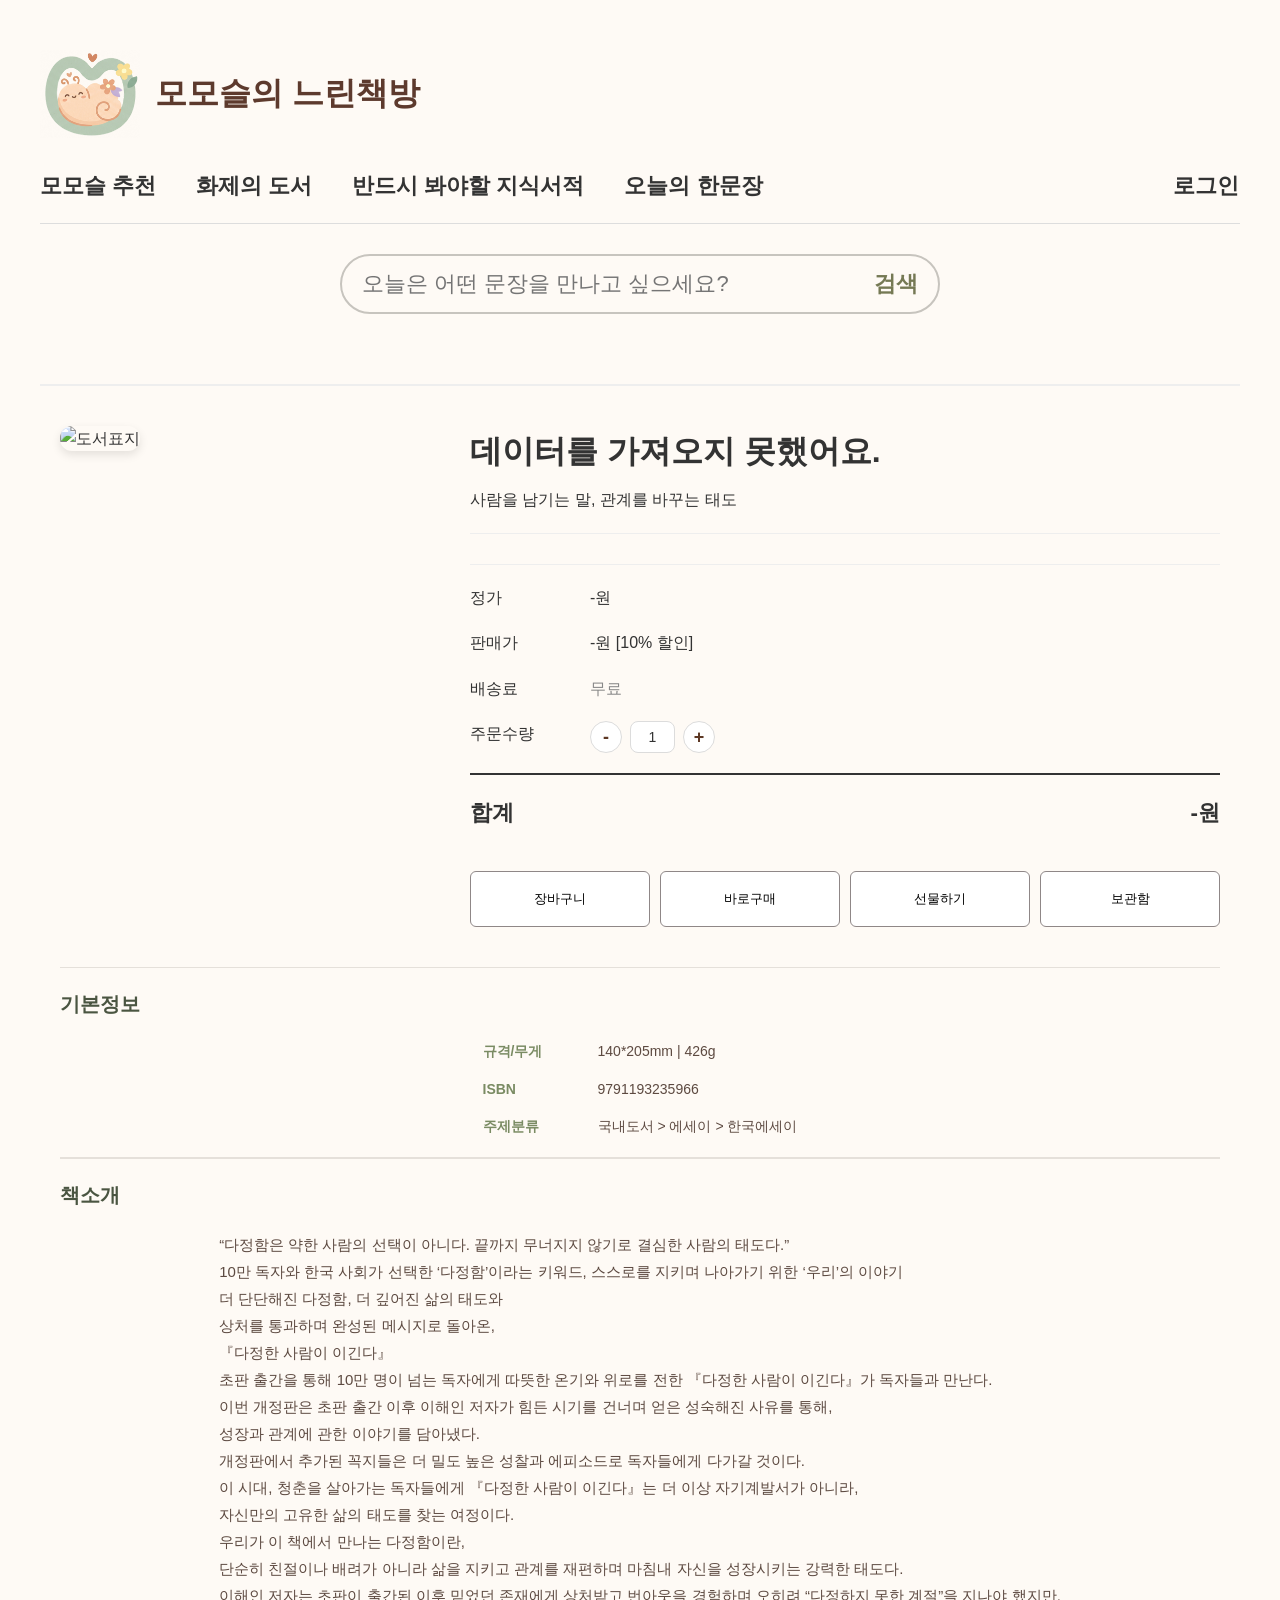
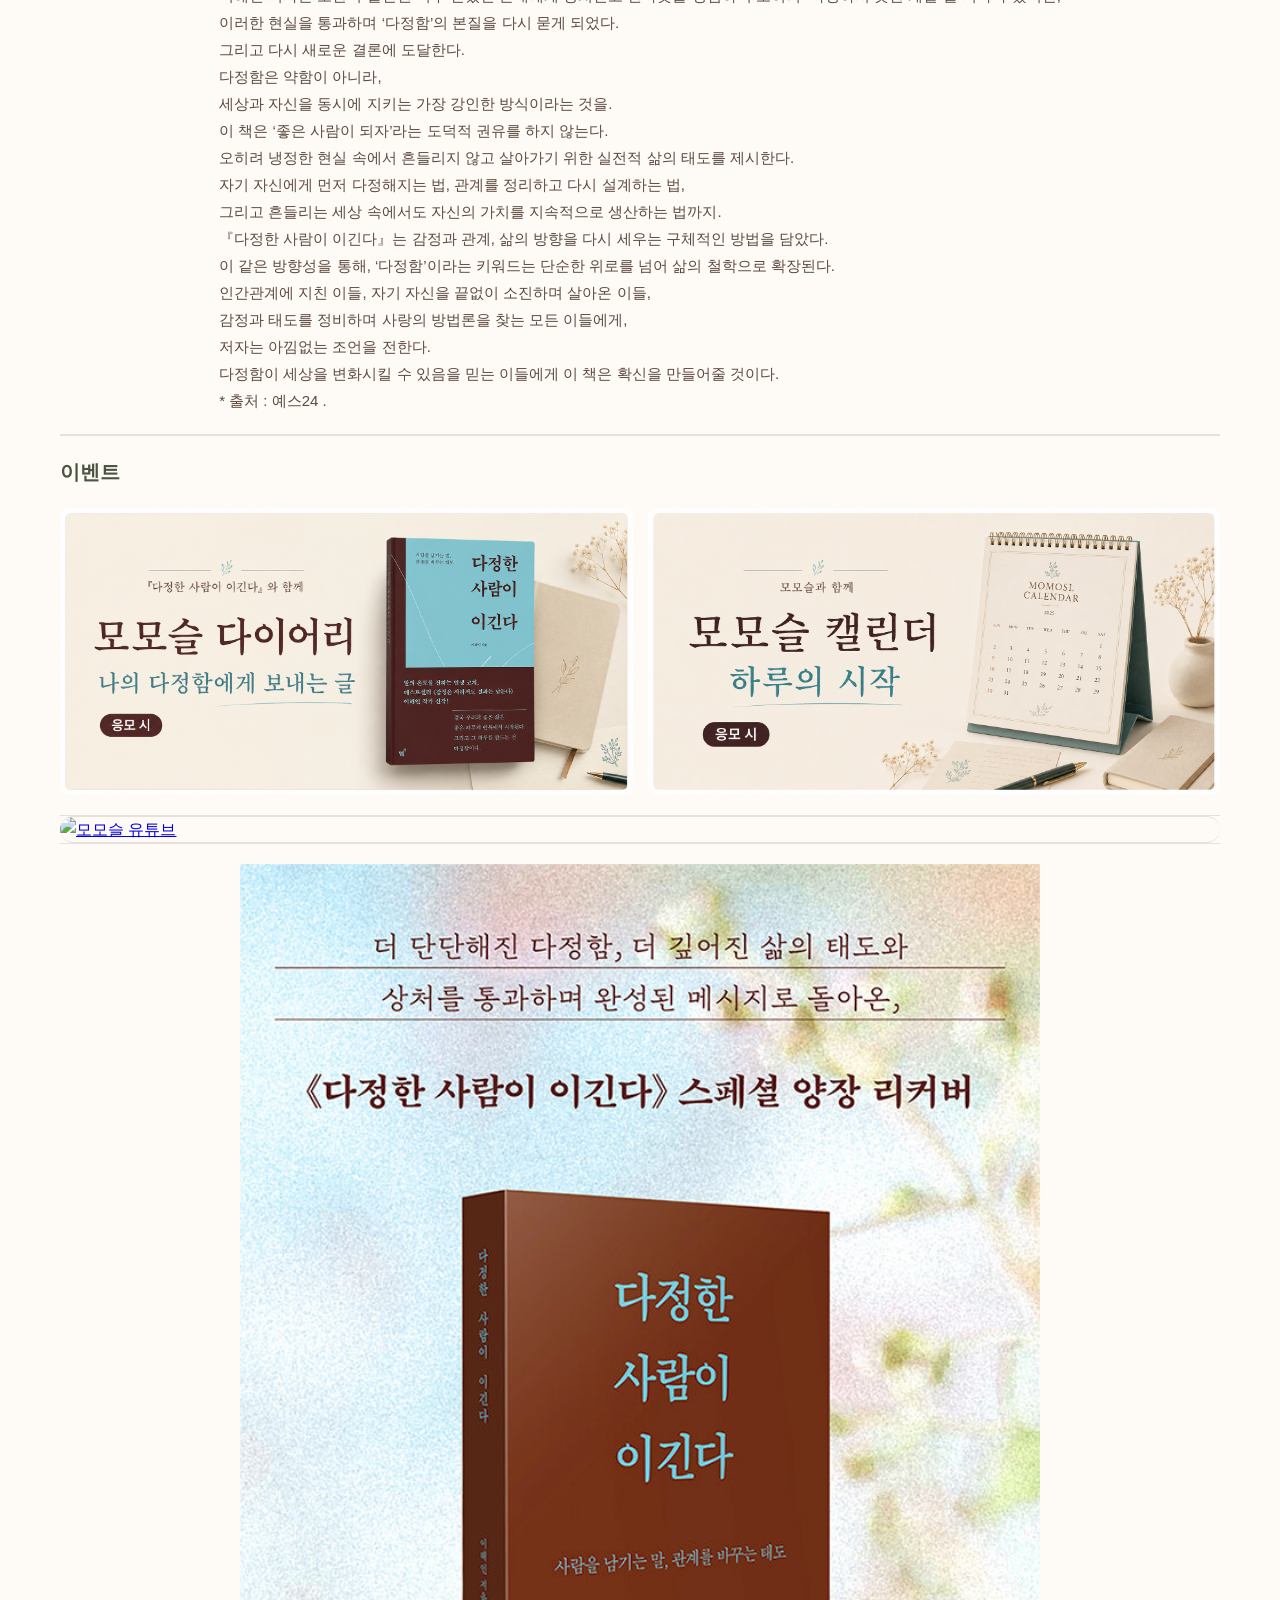
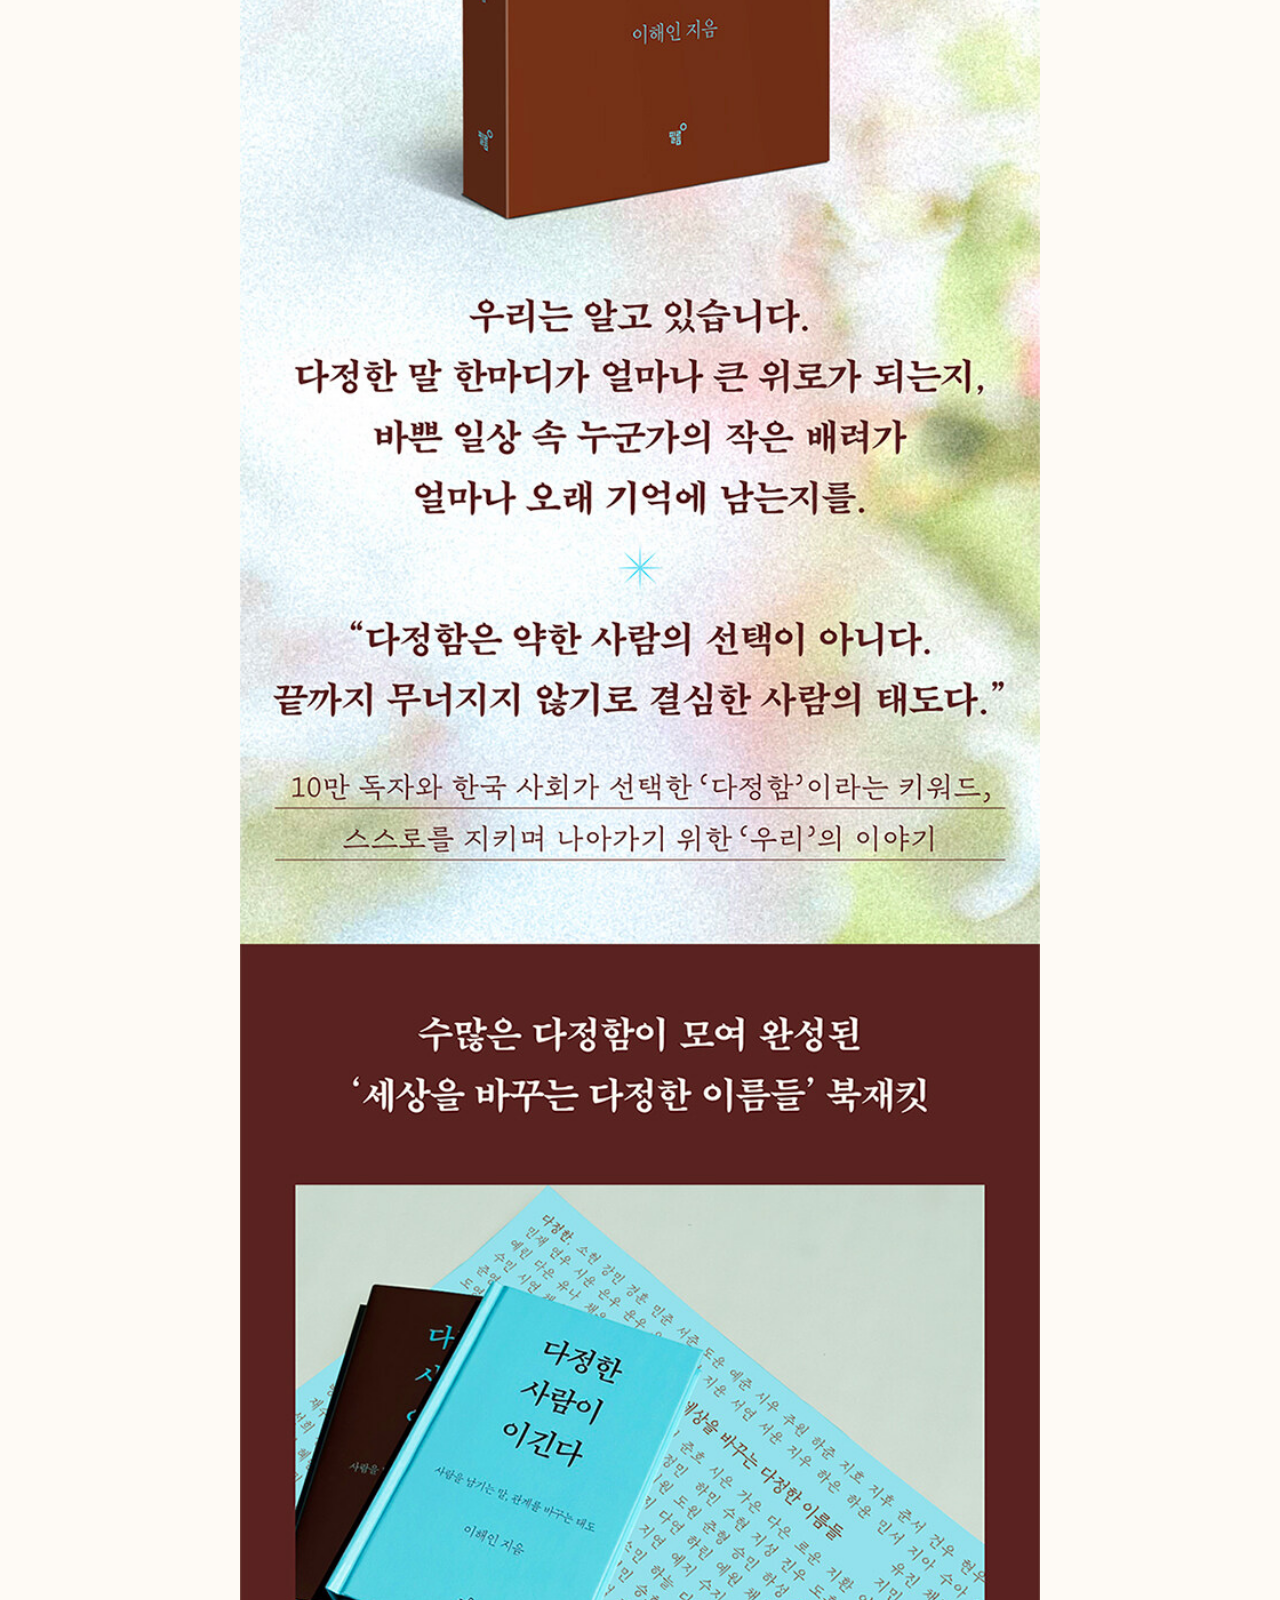
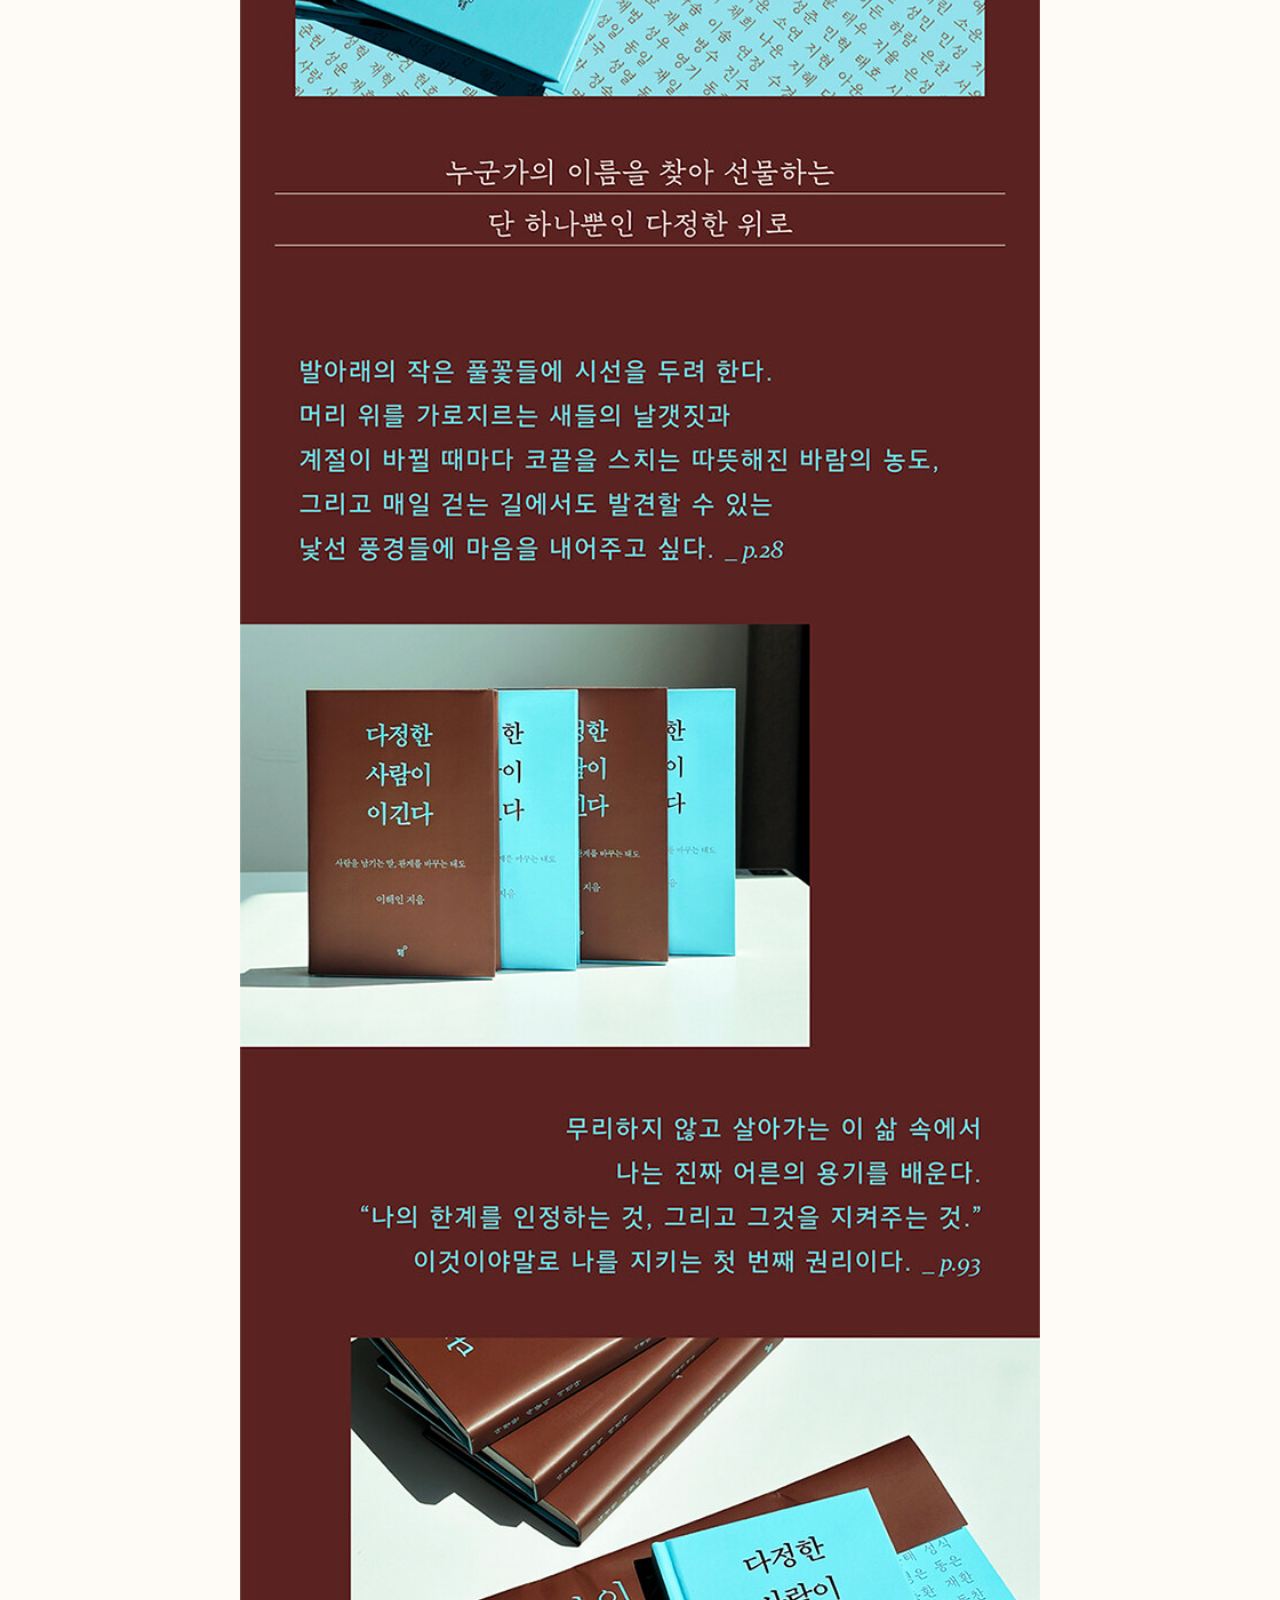
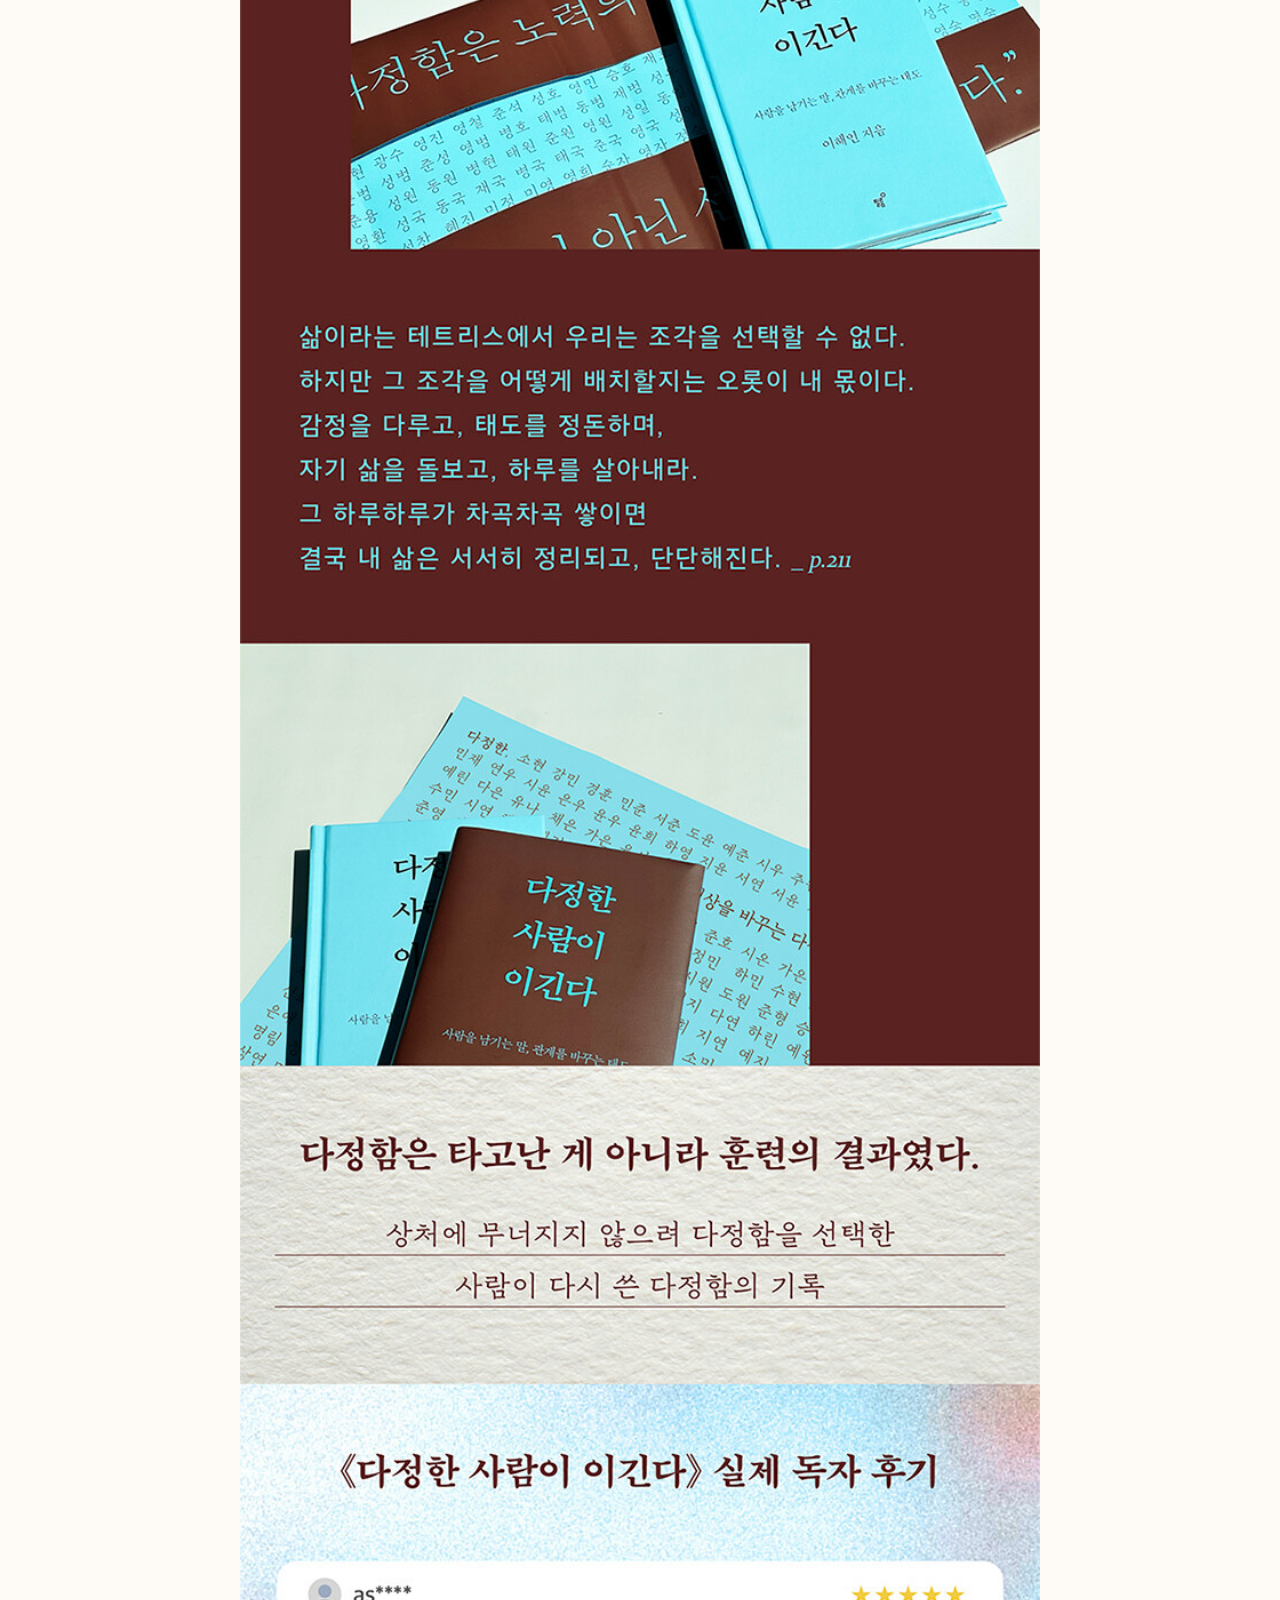
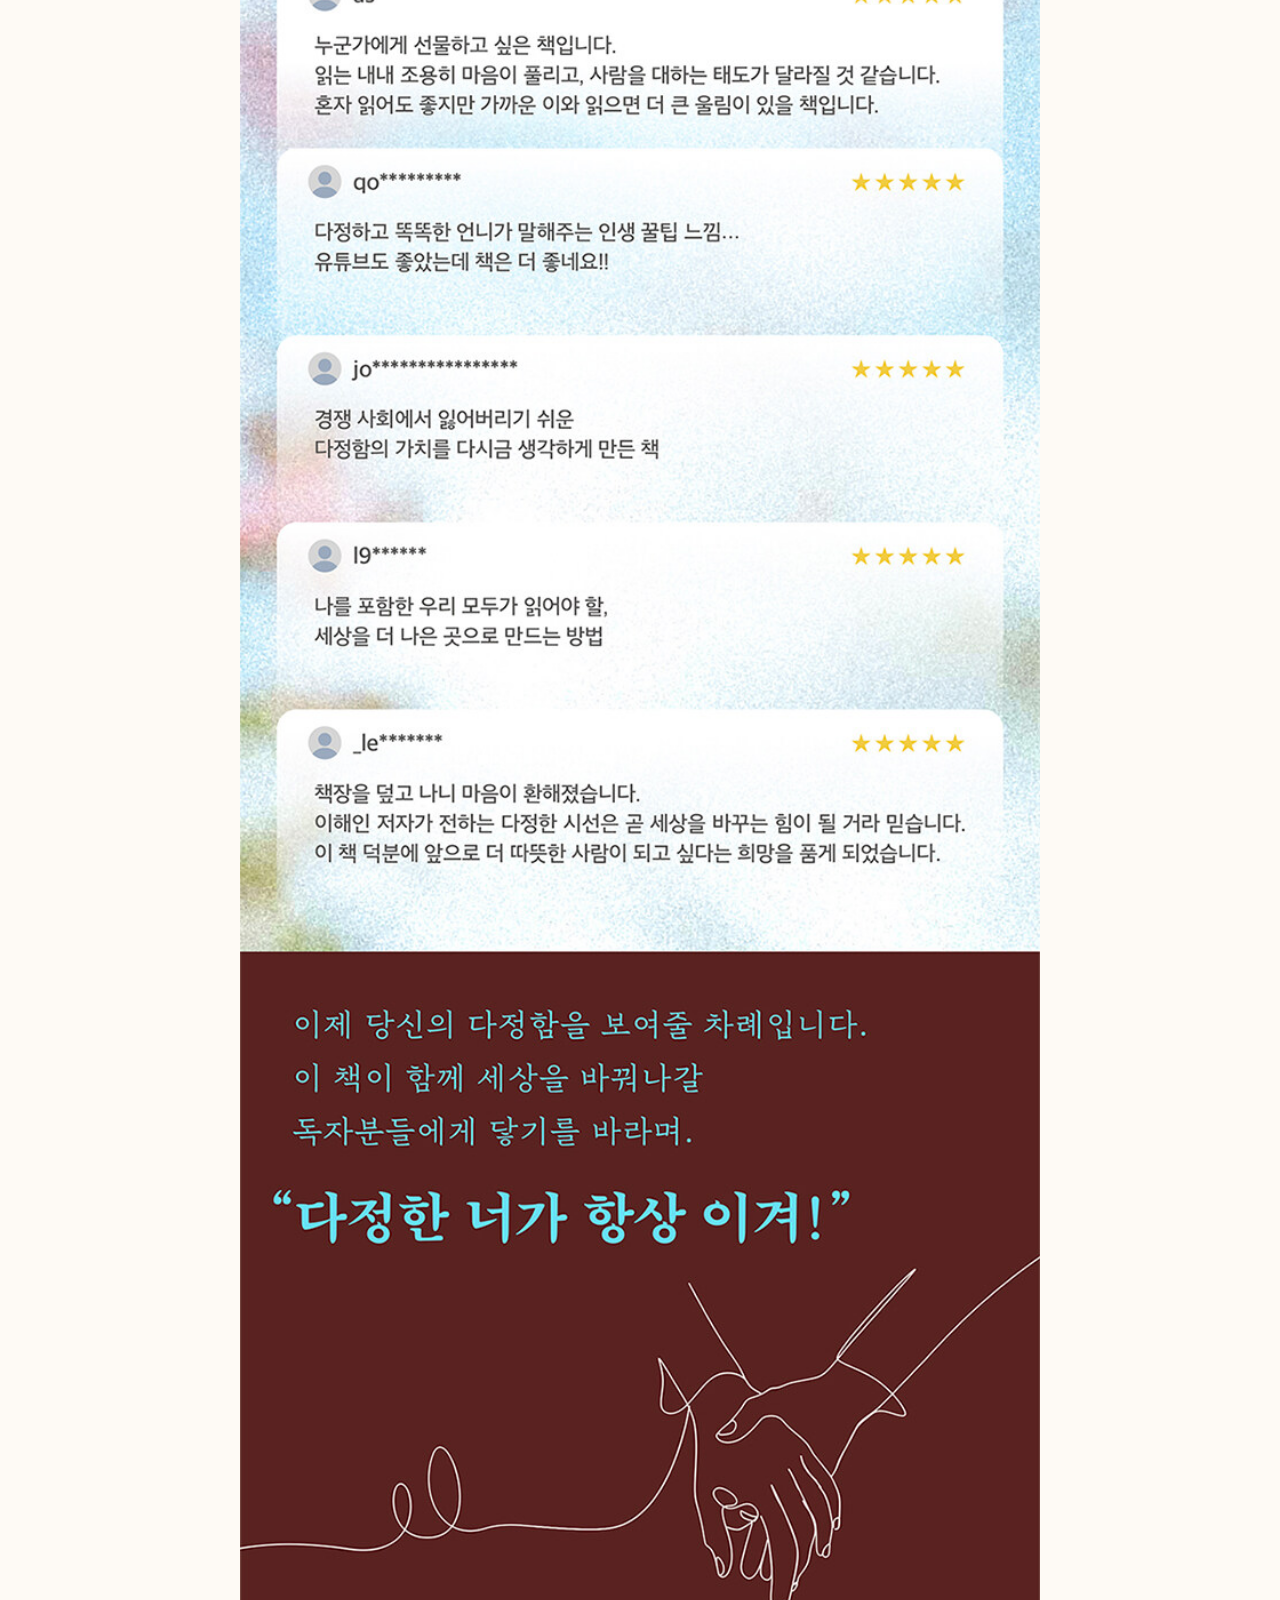
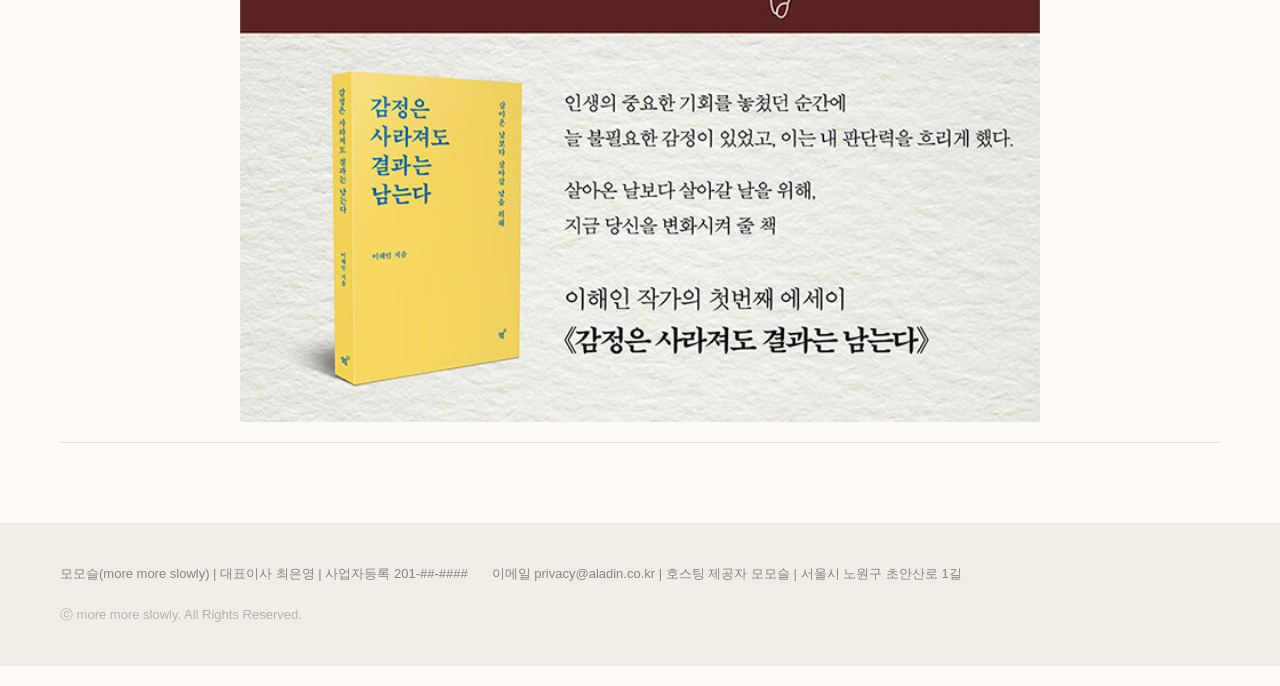
==== project_1.html @ b65a49a9 "Add files via upload 카카오API도서 사이트" ====
<!DOCTYPE html>
<html lang="ko">

<head>
    <meta charset="UTF-8">
    <meta name="viewport" content="width=device-width, initial-scale=1.0">
    <title>moremoreslowly</title>
    <link rel="stylesheet" href="./css/project_1.css">
</head>

<body>
    <header class="main-header">
        <div class="header-top">
            <a href="index.html" class="brand-box">
                <img src="/img/logo-image.png" alt="로고" class="site-logo">
                <h1 class="brand-title">모모슬의 느린책방</h1>
            </a>
        </div>
        <div class="header-bottom">
            <nav id="gnb">
                <ul>
                    </li>
                    <li><a href="#">모모슬 추천</a></li>
                    <li><a href="#">화제의 도서</a></li>
                    <li><a href="#">반드시 봐야할 지식서적</a></li>
                    <li><a href="#">오늘의 한문장</a></li>
                    <li class="login-item"><a href="#">로그인</a></li>
                </ul>
            </nav>
        </div>
        <div class="header-search-area">
            <div class="search-m">
                <input type="text" id="searchInput" class="searchInput" placeholder="오늘은 어떤 문장을 만나고 싶으세요?"
                    onkeypress="if(event.key === 'Enter') searchBooks()">
                <button class="searchBtn" onclick="searchBooks()">검색</button>
            </div>
        </div>
    </header>
    <main class="container">
        <article>
            <section class="book-container">
                <div class="book-wrapper">
                    <div class="book-cover-section">
                        <img src="" alt="도서표지" id="book-thumbnail">
                    </div>
                    <div class="book-info-section">
                        <div class="title-container">
                            <h1 id="book-title" class="book-title">로딩중</h1>
                            <p class="subtitle">사람을 남기는 말, 관계를 바꾸는 태도</p>
                        </div>
                        <p id="book-contents" class="book-subtitle"></p>
                        <div id="book-meta" class="book-meta"></div>
                        <div class="info-table">
                            <div class="info-label">정가</div>
                            <div class="info-value"><span id="price-original">-원</span></div>
                            <div class="info-label">판매가</div>
                            <div class="info-value"><span id="price-sale" class="price-sale">-원</span> <span
                                    class="discount-badge">[10% 할인]</span></div>
                            <div class="info-label">배송료</div>
                            <div class="info-value" style="color:#888">무료</div>
                            <div class="info-label">주문수량</div>
                            <div class="info-value">
                                <div class="quantity-wrapper">
                                    <button class="quantity-btn" onclick="changeQuantity(-1)">-</button>
                                    <input type="text" id="quantity" class="quantity-input" value="1" readonly>
                                    <button class="quantity-btn" onclick="changeQuantity(+1)">+</button>
                                </div>
                            </div>
                        </div>
                        <div class="total-price-section">
                            <span class="total-label">합계</span>
                            <span class="total-amount" id="total-amount">-원</span>
                        </div>
                        <div class="button-group">
                            <button class="btn btn-cart">장바구니</button>
                            <button class="btn btn-buy">바로구매</button>
                            <button class="btn">선물하기</button>
                            <button class="btn">보관함</button>
                        </div>
                    </div>
                </div>
            </section>
            <section class="product-container">
                <h2 class="section-title">기본정보</h2>
                <dl class="info-list">
                    <dt>규격/무게</dt>
                    <dd>140*205mm | 426g</dd>
                    <dt>ISBN</dt>
                    <dd>9791193235966</dd>
                    <dt>주제분류</dt>
                    <dd>국내도서 > 에세이 > 한국에세이</dd>
                </dl>
            </section>

            <section class="product-container">
                <h2 class="section-title">책소개</h2>
                <div class="intro-text">
                    <p>“다정함은 약한 사람의 선택이 아니다.
                        끝까지 무너지지 않기로 결심한 사람의 태도다.”</p>

                    <p>10만 독자와 한국 사회가 선택한 ‘다정함’이라는 키워드,
                        스스로를 지키며 나아가기 위한 ‘우리’의 이야기</p>

                    <p>더 단단해진 다정함, 더 깊어진 삶의 태도와</p>
                    <p>상처를 통과하며 완성된 메시지로 돌아온,</p>
                    <p>『다정한 사람이 이긴다』 </p>

                    </p>초판 출간을 통해 10만 명이 넘는 독자에게 따뜻한 온기와 위로를 전한 『다정한 사람이 이긴다』가 독자들과 만난다.</p>
                    <p>이번 개정판은 초판 출간 이후 이해인 저자가 힘든 시기를 건너며 얻은 성숙해진 사유를 통해, </p>
                    <p>성장과 관계에 관한 이야기를 담아냈다.
                    <p>개정판에서 추가된 꼭지들은 더 밀도 높은 성찰과 에피소드로 독자들에게 다가갈 것이다.</p>

                    <p>이 시대, 청춘을 살아가는 독자들에게 『다정한 사람이 이긴다』는 더 이상 자기계발서가 아니라, </p>
                    <p>자신만의 고유한 삶의 태도를 찾는 여정이다.
                    <p>우리가 이 책에서 만나는 다정함이란, </p>
                    <p>단순히 친절이나 배려가 아니라 삶을 지키고 관계를 재편하며 마침내 자신을 성장시키는 강력한 태도다.
                    <p>이해인 저자는 초판이 출간된 이후 믿었던 존재에게 상처받고 번아웃을 경험하며 오히려 “다정하지 못한 계절”을 지나야 했지만,
                    <p>이러한 현실을 통과하며 ‘다정함’의 본질을 다시 묻게 되었다.</p>
                    <p>그리고 다시 새로운 결론에 도달한다.</p>
                    <p>다정함은 약함이 아니라, </p>
                    <p>세상과 자신을 동시에 지키는 가장 강인한 방식이라는 것을.</p>
                    <p>이 책은 ‘좋은 사람이 되자’라는 도덕적 권유를 하지 않는다. </p>
                    <p>오히려 냉정한 현실 속에서 흔들리지 않고 살아가기 위한 실전적 삶의 태도를 제시한다.</p>
                    <p>자기 자신에게 먼저 다정해지는 법, 관계를 정리하고 다시 설계하는 법, </p>
                    <p>그리고 흔들리는 세상 속에서도 자신의 가치를 지속적으로 생산하는 법까지.</p>
                    <p>『다정한 사람이 이긴다』는 감정과 관계, 삶의 방향을 다시 세우는 구체적인 방법을 담았다. </p>
                    <p>이 같은 방향성을 통해, ‘다정함’이라는 키워드는 단순한 위로를 넘어 삶의 철학으로 확장된다.</p>

                    <p>인간관계에 지친 이들, 자기 자신을 끝없이 소진하며 살아온 이들, </p>
                    <p>감정과 태도를 정비하며 사랑의 방법론을 찾는 모든 이들에게, </p>
                    <p>저자는 아낌없는 조언을 전한다. </p>
                    <p>다정함이 세상을 변화시킬 수 있음을 믿는 이들에게 이 책은 확신을 만들어줄 것이다.</p>

                    * 출처 : 예스24 <https: //www.yes24.com/product/goods/185705970>.</p>
                </div>
            </section>
            <section class="product-container">
                <h2 class="section-title">이벤트</h2>
                <ul class="event-list two-per-row"> <!-- two-per-row는 한 줄에 2개 CSS 클래스 -->
                    <li>
                        <a href="#" target="_blank" rel="noopener noreferrer">
                            <img src="img/event1.png" alt="이벤트1">
                        </a>
                    </li>
                    <li>
                        <a href="#" target="_blank" rel="noopener noreferrer">
                            <img src="img/event2.png" alt="이벤트2">
                        </a>
                    </li>
                </ul>
            </section>
            <aside class="advertisement">
                <a href="https://www.youtube.com/@moremoreslowly">
                    <img src="https://yt3.googleusercontent.com/4pt_z9ltpZ9dqUdEVragQVU3ulJI3fLFmamaZxzqm7qGFbYgJVXY_t0fp5QG3OkbNR22mzUHrQ=w1060-fcrop64=1,00005a57ffffa5a8-k-c0xffffffff-no-nd-rj"
                        alt="모모슬 유튜브">
                </a>
            </aside>
            <section class="product-container center-align">
                <figure class="book-intro-image">
                    <img src="img/book1.jpg" alt="도서소개이미지">
                </figure>
            </section>

    </main>

    <script src="./js/project_1.js"></script>
    <script>
        document.addEventListener("DOMContentLoaded", () => {
            const params = new URLSearchParams(window.location.search);
            const query = params.get('query');
            if (query) fetchBooksFromURL(query);
        });
    </script>
    <footer>
        <ul>
            <li>모모슬(more more slowly) | 대표이사 최은영 | 사업자등록 201-##-####</li>
            <li>이메일 privacy@aladin.co.kr | 호스팅 제공자 모모슬 | 서울시 노원구 초안산로 1길</li>
            <li>ⓒ more more slowly. All Rights Reserved.</li>
        </ul>
    </footer>
</body>

</html>
---- css/project_1.css ----
/* ==========================================================================
   1. 기본 초기화 및 공통 설정
   ========================================================================== */
* {
    box-sizing: border-box;
    margin: 0;
    padding: 0;
}

body {
    font-family: sans-serif;
    line-height: 1.6;
    color: #333;
    padding: 20px;
    background-color: #FEFAF5;
}

ul {
    list-style: none;
}

/* ==========================================================================
   2. 헤더 스타일 (로고, 메뉴, 검색창)
   ========================================================================== */
.main-header {
    max-width: 1200px;
    margin: 0 auto;
    padding: 30px 0;
    border-bottom: 2px solid #eee;
}

/* 상단 영역: 로고 */
.header-top {
    display: flex;
    justify-content: flex-start;
    margin-bottom: 30px;
}

.brand-box {
    display: flex;
    align-items: center;
    text-decoration: none;
    gap: 15px;
    color: inherit;
}

.brand-title {
    font-size: 32px;
    font-weight: bold;
    color: #5d3a2d;
}

.site-logo {
    width: 100px;
    height: auto;
}

/* 하단 영역: 네비게이션 */
.header-bottom {
    display: flex;
    justify-content: space-between;
    align-items: center;
    width: 100%;
    margin-top: 30px;
    margin-bottom: 30px;
    padding-bottom: 20px;
    border-bottom: 1px solid #ddd;
}

#gnb ul {
    display: flex;
    gap: 40px;
    width: 100%;
    padding: 0;
    list-style: none;
    align-items: center;
}

#gnb a {
    text-decoration: none;
    color: #333;
    font-weight: bold;
    font-size: 22px;
    padding-bottom: 10px;
    position: relative;
}

/* 메뉴 밑줄 효과 */
#gnb li:not(.logo-li) a::after {
    content: '';
    position: absolute;
    width: 0;
    height: 2px;
    bottom: 0;
    left: 0;
    background-color: #8a8aff;
    transition: width 0.4s ease;
}

#gnb li:not(.logo-li) a:hover::after {
    width: 100%;
}

.login-item {
    margin-left: 370px;
}

/* 검색창 영역 */
.header-search-area {
    display: flex;
    justify-content: center;
    margin-bottom: 40px;
    width: 100%;
}

.search-m {
    width: 600px;
    height: 60px;
    border: 2px solid #c7c4be;
    border-radius: 30px;
    padding: 8px 20px;
    display: flex;
    background-color: #FEFAF5;
}

.searchInput {
    flex: 1;
    border: none;
    outline: none;
    font-size: 22px;
    background-color: transparent;
}

.searchBtn {
    border: none;
    background: none;
    color: #757954;
    font-weight: bold;
    cursor: pointer;
    font-size: 22px;
}

/* ==========================================================================
   3. [본문 레이아웃] 상세 페이지 메인 구조
   ========================================================================== */
/* 메인 컨테이너 폭과 중앙 정렬 고정 */
.container {
    max-width: 1200px;
    margin: 0 auto;
    padding: 0 20px;
}

/* 전체 페이지 폭 제어 */
.book-container {
    max-width: 1200px;
    margin: 40px auto;
}

/* 좌측(이미지) vs 우측(정보) 2단 구성 */
.book-wrapper {
    display: flex;
    gap: 60px;
    align-items: flex-start;
}

/* 좌측 도서 표지 영역 (350px 고정) */
.book-cover-section {
    flex: 0 0 350px;
}

.book-cover-section img {
    width: 100%;
    border-radius: 12px;
    box-shadow: 0 4px 10px rgba(0, 0, 0, 0.1);
}

/* 우측 상세 정보 영역 (유연하게 남은 공간 차지) */
.book-info-section {
    flex: 1;
    min-width: 0;
}

/* ==========================================================================
   4. [상세 정보 스타일] 타이틀, 가격, 버튼 등
   ========================================================================== */
/* 제목 및 부제목 영역 */
.title-container {
    margin-bottom: 30px;
    border-bottom: 1px solid #eee;
    padding-bottom: 20px;
}

.book-title {
    font-size: 32px;
    font-weight: bold;
    margin-bottom: 10px;
}

/* 상세 정보 데이터 표 (Grid 활용) */
.info-table {
    display: grid;
    grid-template-columns: 100px 1fr;
    gap: 20px;
    padding: 20px 0;
    border-top: 1px solid #eee;
}
/* 수량 조절 전체 감싸는 박스 */
.quantity-wrapper {
    display: flex;
    align-items: center;
    gap: 8px; /* 버튼과 숫자 사이 간격 */
}

/* 플러스/마이너스 버튼 디자인 */
.quantity-btn {
    width: 32px;
    height: 32px;
    border-radius: 50%; /* 동그란 버튼 */
    border: 1px solid #dcdcdc;
    background-color: #ffffff;
    color: #5d3824; /* 모모슬의 차분한 갈색톤 */
    font-size: 18px;
    font-weight: bold;
    cursor: pointer;
    display: flex;
    justify-content: center;
    align-items: center;
    transition: all 0.3s;
}

.quantity-btn:hover {
    background-color: #5d3824;
    color: #ffffff;
}

/* 숫자 입력창 디자인 */
.quantity-input {
    width: 45px;
    height: 32px;
    text-align: center;
    border: 1px solid #dcdcdc;
    border-radius: 8px; /* 살짝 둥근 모서리 */
    font-size: 14px;
    color: #333;
}


/* 최종 금액 강조 영역 */
.total-price-section {
    display: flex;
    justify-content: space-between;
    padding: 20px 0;
    border-top: 2px solid #333;
    margin-bottom: 20px;
    font-weight: bold;
    font-size: 1.4rem;
}

/* 구매 관련 버튼들 */
.button-group {
    display: flex;
    gap: 10px;
}

.btn {
    flex: 1;
    padding: 18px 0;
    border: 1px solid #8f8787;
    background: white;
    cursor: pointer;
    border-radius: 6px;
    transition: 0.3s;
}

/* .btn-buy {
    background-color: #FBCBB0;
    border: 1px solid #FBCBB0;
    color: white;
} */

/* 구매 버튼 강조 */
.btn:hover {
    background-color: #FAF9F5;
    color: #4A5541;
    font-size: large;
}

/* 버튼 마우스 호버 효과 */
/* 장바구니/선물하기/보관함 (흰색 버튼 테두리) */
.action-btn { /* 나머지 버튼들의 클래스 이름 */
    background-color: transparent !important;
    border: 1px solid #FBCBB0 !important;
    color: #FBCBB0 !important;
}

.action-btn:hover {
    background-color: #F9F5F0 !important;
    border-color: #FBCBB0 !important;
}

/* 섹션 전체 레이아웃 */
.product-container {
    display: flex;
    flex-direction: column;
    align-items: center;
    justify-content: center; /* 가로 중앙 정렬 핵심 */
    width: 100%;
    padding: 20px 0;
    border-top: 1px solid #E5E0DA; /* 구분을 위한 연한 갈색 선 */
    border-bottom: 1px solid #E5E0DA; /* 구분을 위한 연한 갈색 선 */
}

/* 제목이 왼쪽 정렬이 되길 원한다면, 제목에만 따로 왼쪽 정렬을 지정해 주세요 */
.product-container .section-title {
    width: 100%;            /* 제목은 전체 너비를 차지하게 하고 */
    text-align: left;       /* 글자만 왼쪽으로 */
}

/* 제목 스타일 (올리브 포인트) */
.section-title {
    font-size: 20px;
    font-weight: 700;
    color: #4A5541; /* 다크 올리브 */
    margin-bottom: 20px;
}

/* dl, dt, dd를 이용한 깔끔한 정보 리스트 */
.info-list {
    display: grid;
    grid-template-columns: 100px 1fr; /* 제목은 100px, 내용은 나머지 */
    gap: 15px;
    font-size: 14px;
    color: #5D4A41;
}

.info-list dt { font-weight: 600; color: #7A8B63; } /* 올리브 그린 제목 */

/* 책소개 본문 스타일 */
.intro-text {
    line-height: 1.8; /* 읽기 편한 줄간격 */
    font-size: 15px;
    color: #5D4A41;
}

/* 이벤트 배너 영역 (사진 3개 나란히) */
.event-list {
    display: flex;
    flex-wrap: wrap; /* 자리가 부족하면 아래로 줄바꿈 */
    gap: 15px;
    padding: 0;
    margin: 0;
}
.event-list li {
    /* calc를 사용하여 2개의 이미지가 15px 간격을 두고 정확히 50%씩 차지하게 합니다 */
    width: calc(50% - 7.5px); 
    box-sizing: border-box;
}

.event-list li a {
    display: block;
}

.event-list img {
    width: 100%;          /* li 너비 안에 꽉 차게 */
    height: auto;         /* 비율 유지 */
    display: block;
    border-radius: 8px;
    transition: transform 0.3s ease;
}

.event-list img:hover {
    transform: scale(1.02);
}

/* 광고 영역(aside) 스타일 */
.advertisement {
    width: 100%;
    overflow: hidden;
    border-radius: 15px;
    
    /* 1. 라인 설정 */
    border-top: 1px solid #E5E0DA;
    border-bottom: 1px solid #E5E0DA;
    
    /* 2. 광고가 라인에 딱 붙도록 여백 제거 */
    margin: 0; 
    padding: 0;
    
    transition: transform 0.3s ease;
}
/* 이미지 스타일 */
.advertisement img {
    display: block;
    width: 100%;       /* 구역 너비에 꽉 채우기 */
    height: 100%;      /* 구역 높이에 꽉 채우기 */
    object-fit: cover; /* 이미지가 잘리지 않게 구역을 꽉 채움 */
    margin: 0;
    transition: transform 0.5s ease; /* 호버 시 이미지가 부드럽게 확대 */
}

/* 호버 효과: 영역이 살짝 떠오르면서 이미지가 확대됨 */
.advertisement:hover {
    transform: translateY(-5px); /* 영역이 살짝 위로 떠오름 */
    box-shadow: 0 10px 20px rgba(0,0,0,0.15); /* 그림자 추가 */
}

.advertisement:hover img {
    transform: scale(1.05); /* 마우스 올리면 이미지 살짝 확대 */
}

/* 2. figure 안의 이미지도 반응형으로 조절 */
.product-container figure {
    margin: 0;
    width: 80%;              /* 이미지 영역의 최대 너비 설정 */
    max-width: 800px;        /* 너무 커지지 않게 제한 */
    text-align: center;
}

.product-container img {
    width: 100%;             /* 부모인 figure 너비에 꽉 차게 */
    height: auto;            /* 비율 유지 */
    display: block;
}

/* 이벤트 섹션 전체 여백 */
.event-section {
    display: flex;
    flex-direction: column; /* 세로로 쌓기 */
    gap: 20px; /* 제목과 이벤트 리스트 사이 간격 */
}

/* '이벤트' 제목 박스 스타일 (왼쪽 정렬) */
.event-title-wrapper {
    text-align: left; /* 모모슬 스타일대로 왼쪽 정렬 유지 */
    width: 100%;
}

/* 기존 h2 스타일은 유지하되, 섹션 전용 마진을 초기화 */
.event-section .section-title {
    margin: 0;
}

/* 이벤트 배너 2개씩 정렬 (이전 답변 CSS 재사용) */
.event-list.two-per-row {
    display: flex;
    flex-wrap: wrap;
    gap: 15px;
    list-style: none;
    padding: 0;
    margin: 0;
}

.event-list.two-per-row li {
    width: calc(50% - 7.5px);
    box-sizing: border-box;
}

/* ==========================================================================
   8. 푸터
   ========================================================================== */

/*
   body에 좌우 20px padding이 있으므로,
   footer는 그 여백을 다시 확장해 화면 폭 전체를 사용합니다.
*/
footer {
    width: calc(100% + 40px);
    margin: 80px 0 0 -20px;
    padding: 40px 0;
    border-top: 1px solid #eae6df;
    background-color: #f0ede7;
}

/* 푸터 정보는 최대 1200px 작업영역 안에 정렬합니다. */
footer ul {
    display: flex;
    flex-wrap: wrap;
    width: 100%;
    max-width: 1200px;
    margin: 0 auto;
    padding: 0 20px;
    gap: 10px 24px;
}

/* 푸터 정보의 기본 글자 스타일입니다. */
footer ul li {
    color: #88837e;
    font-size: 13px;
}

/* 마지막 카피라이트 문구를 새 줄 전체에 표시합니다. */
footer ul li:last-child {
    width: 100%;
    margin-top: 10px;
    color: #b5b1ab;
}
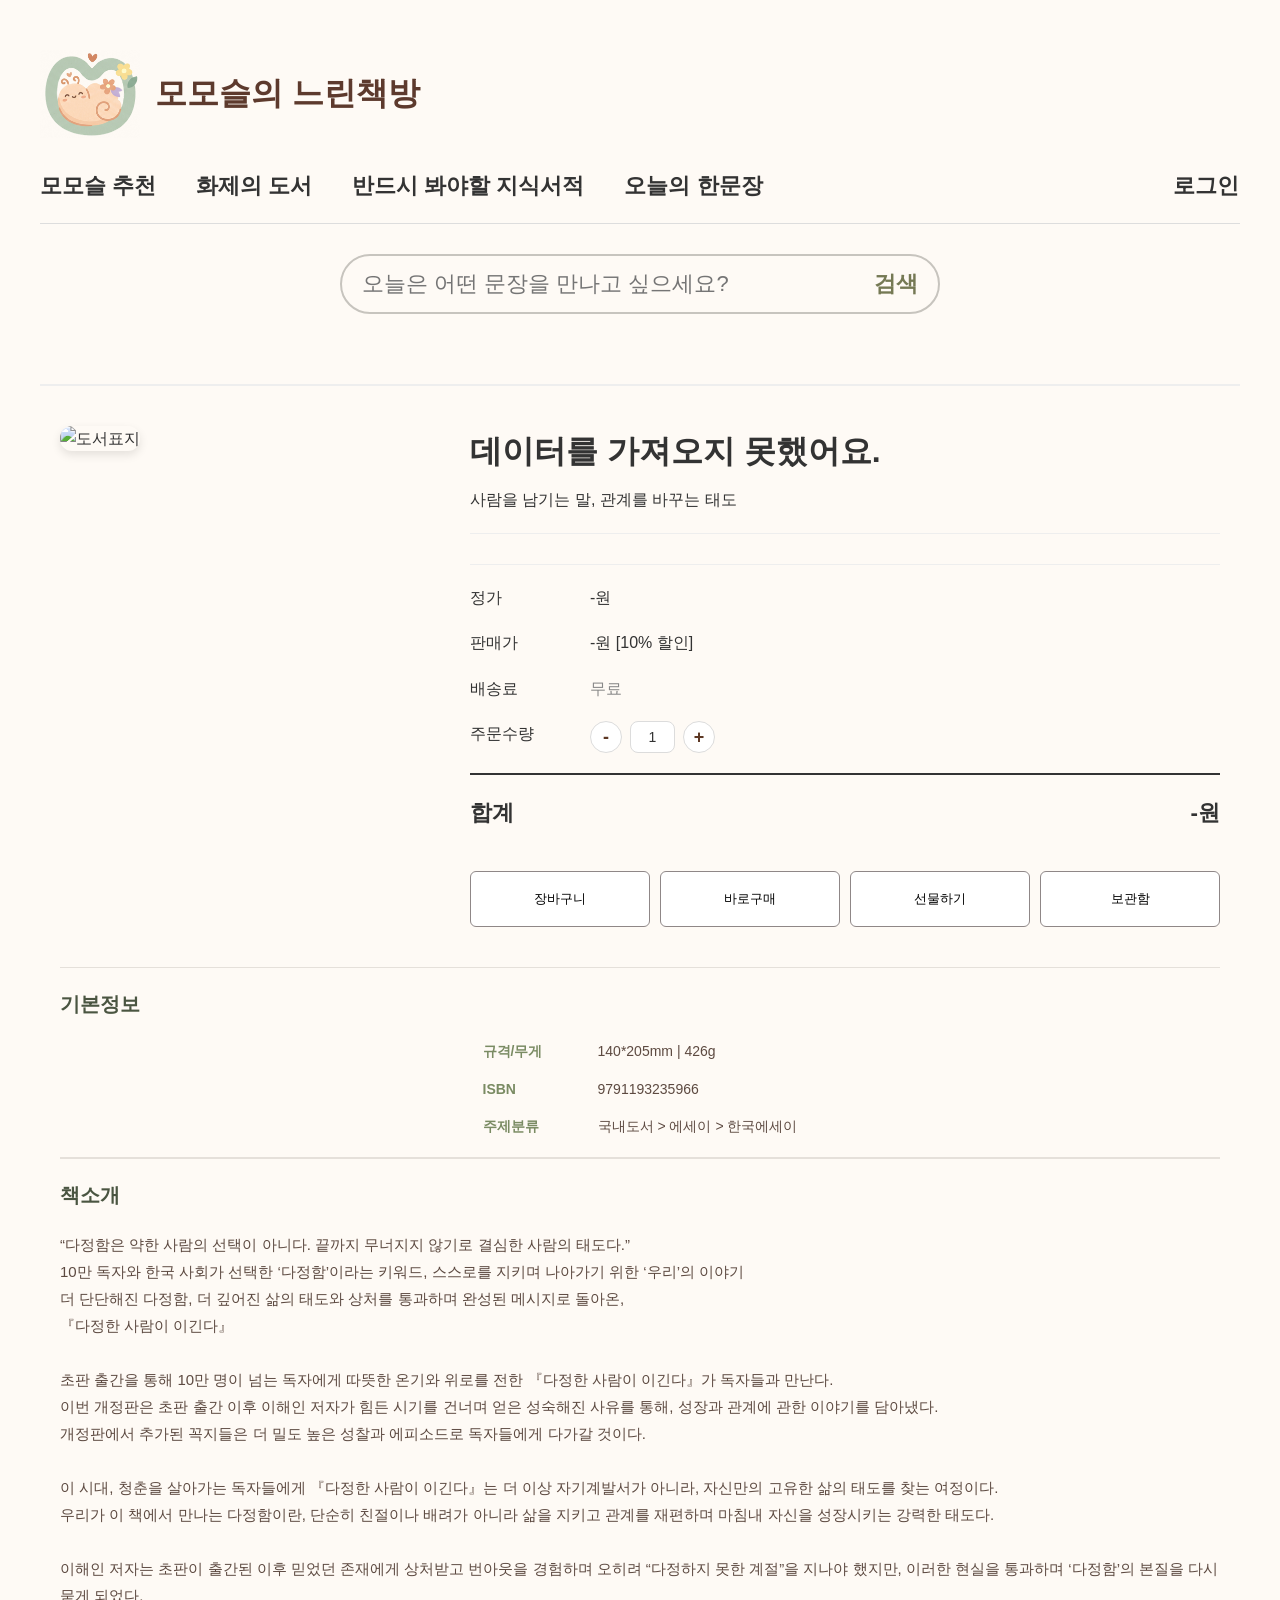
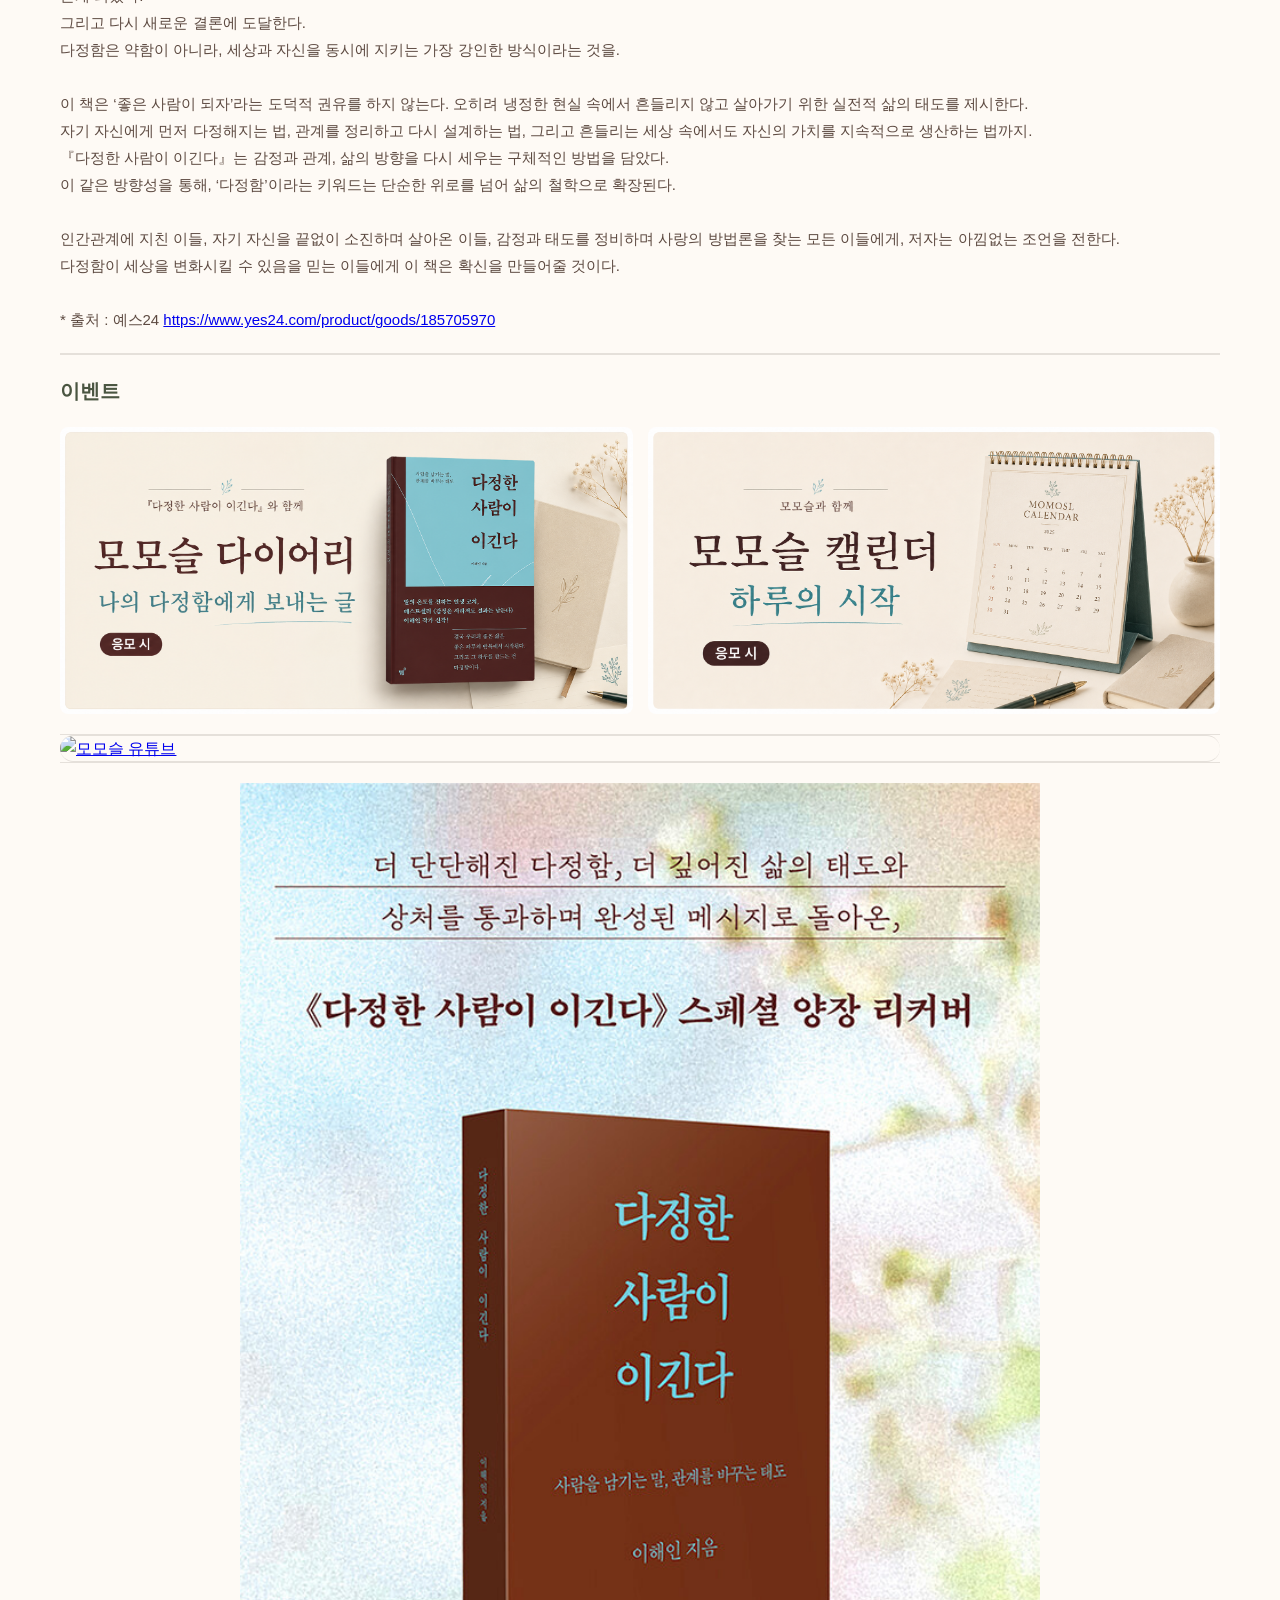
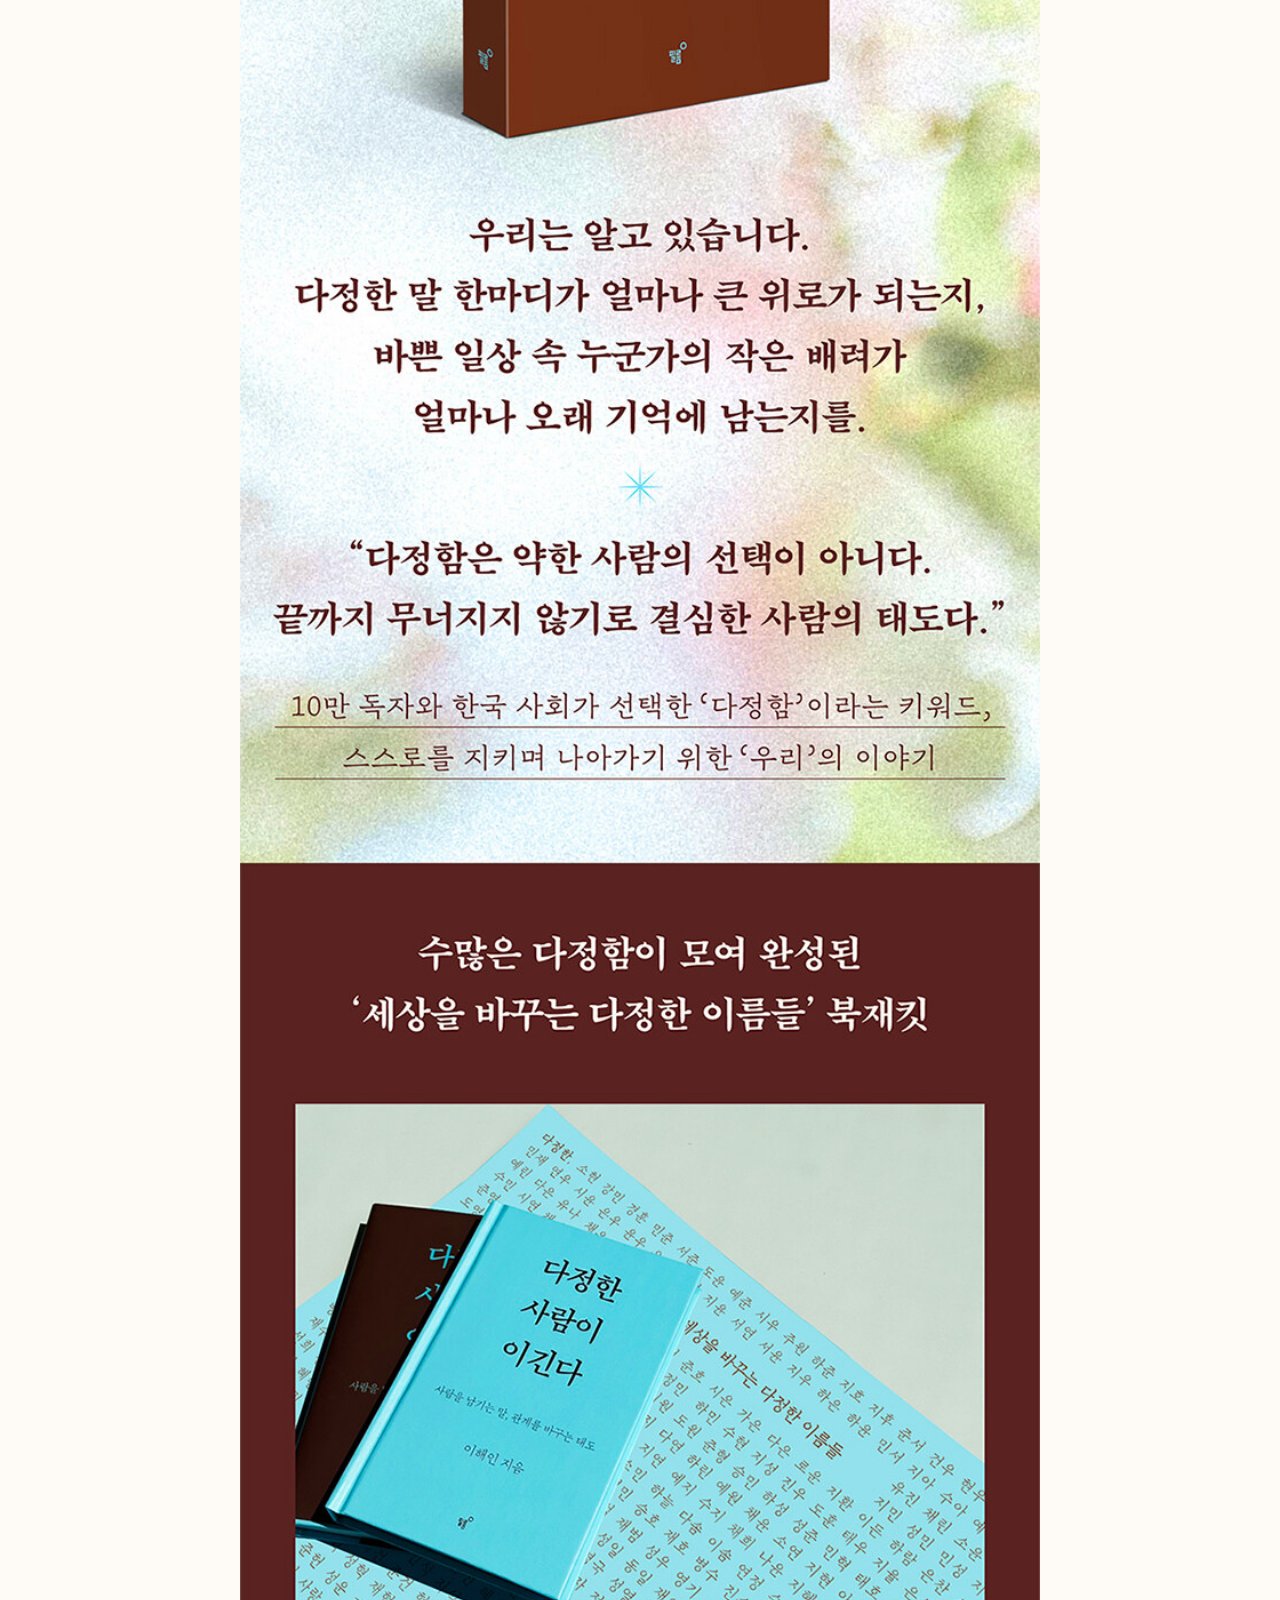
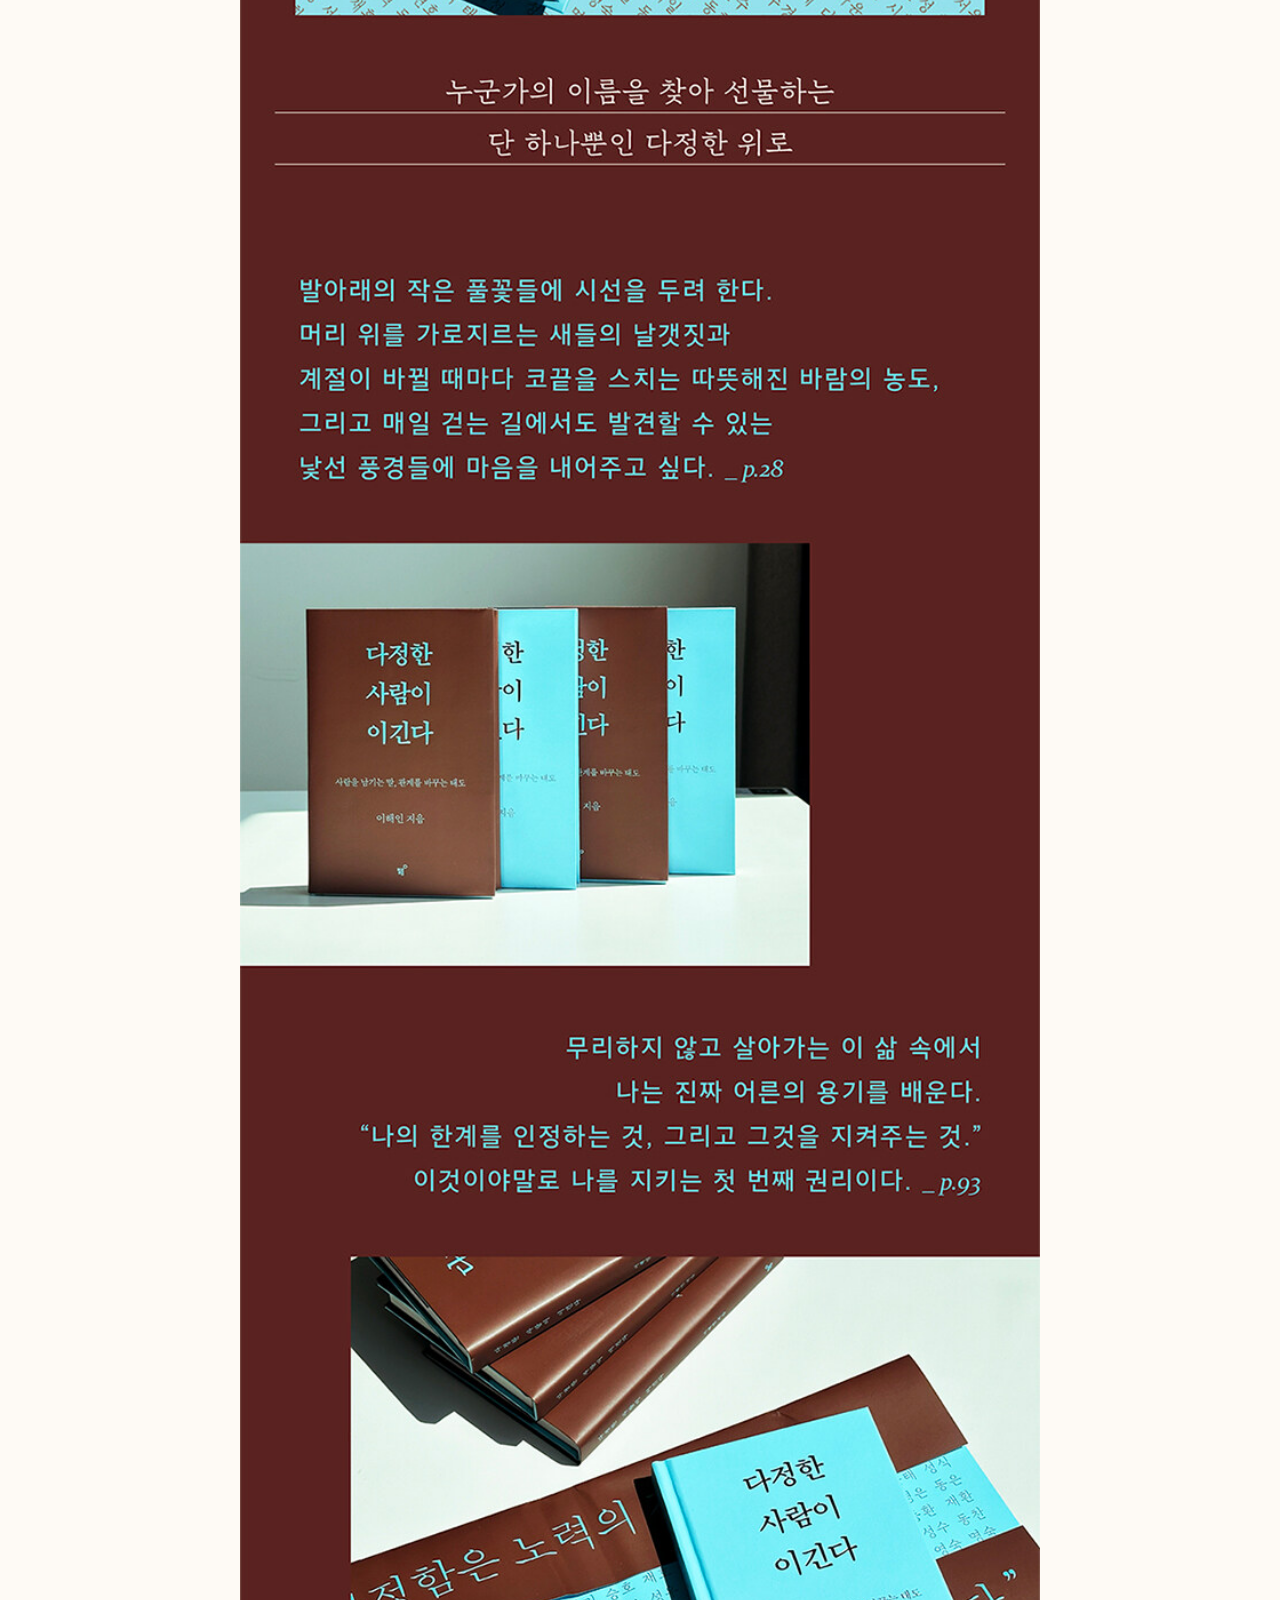
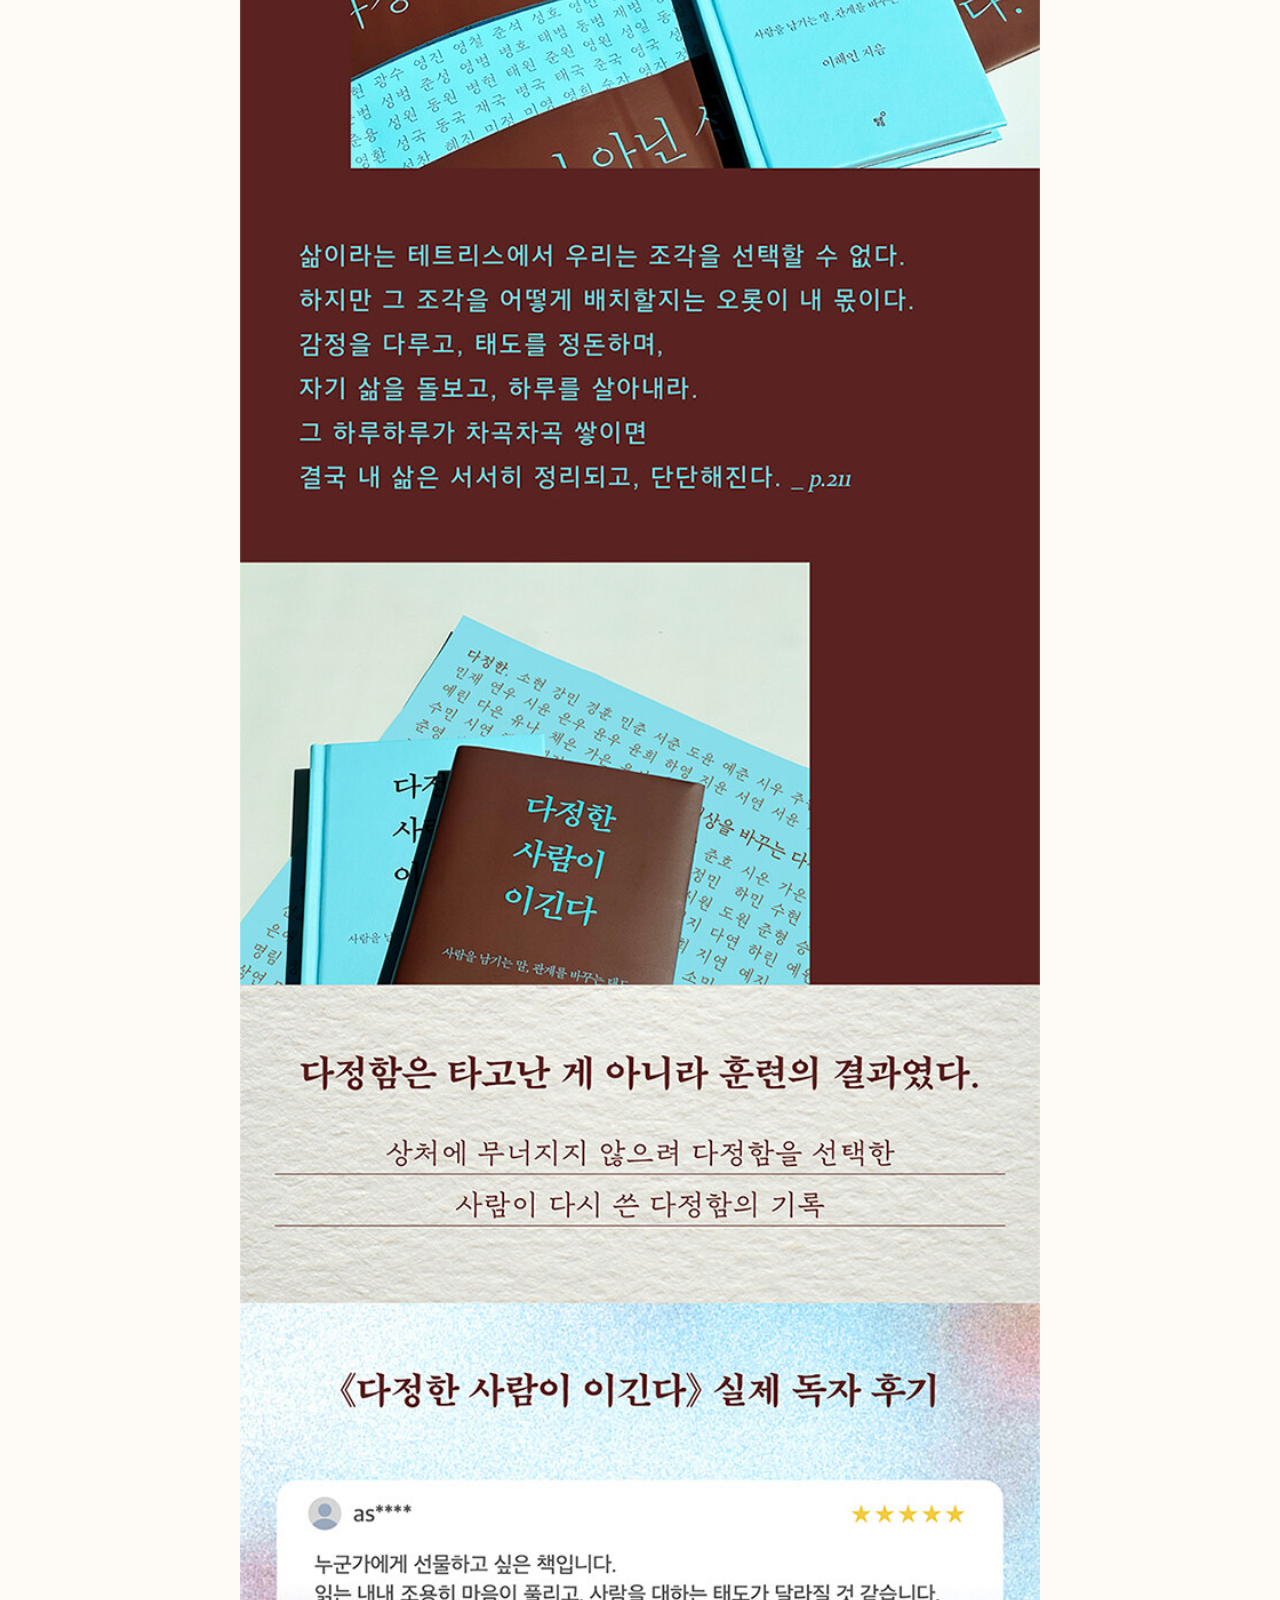
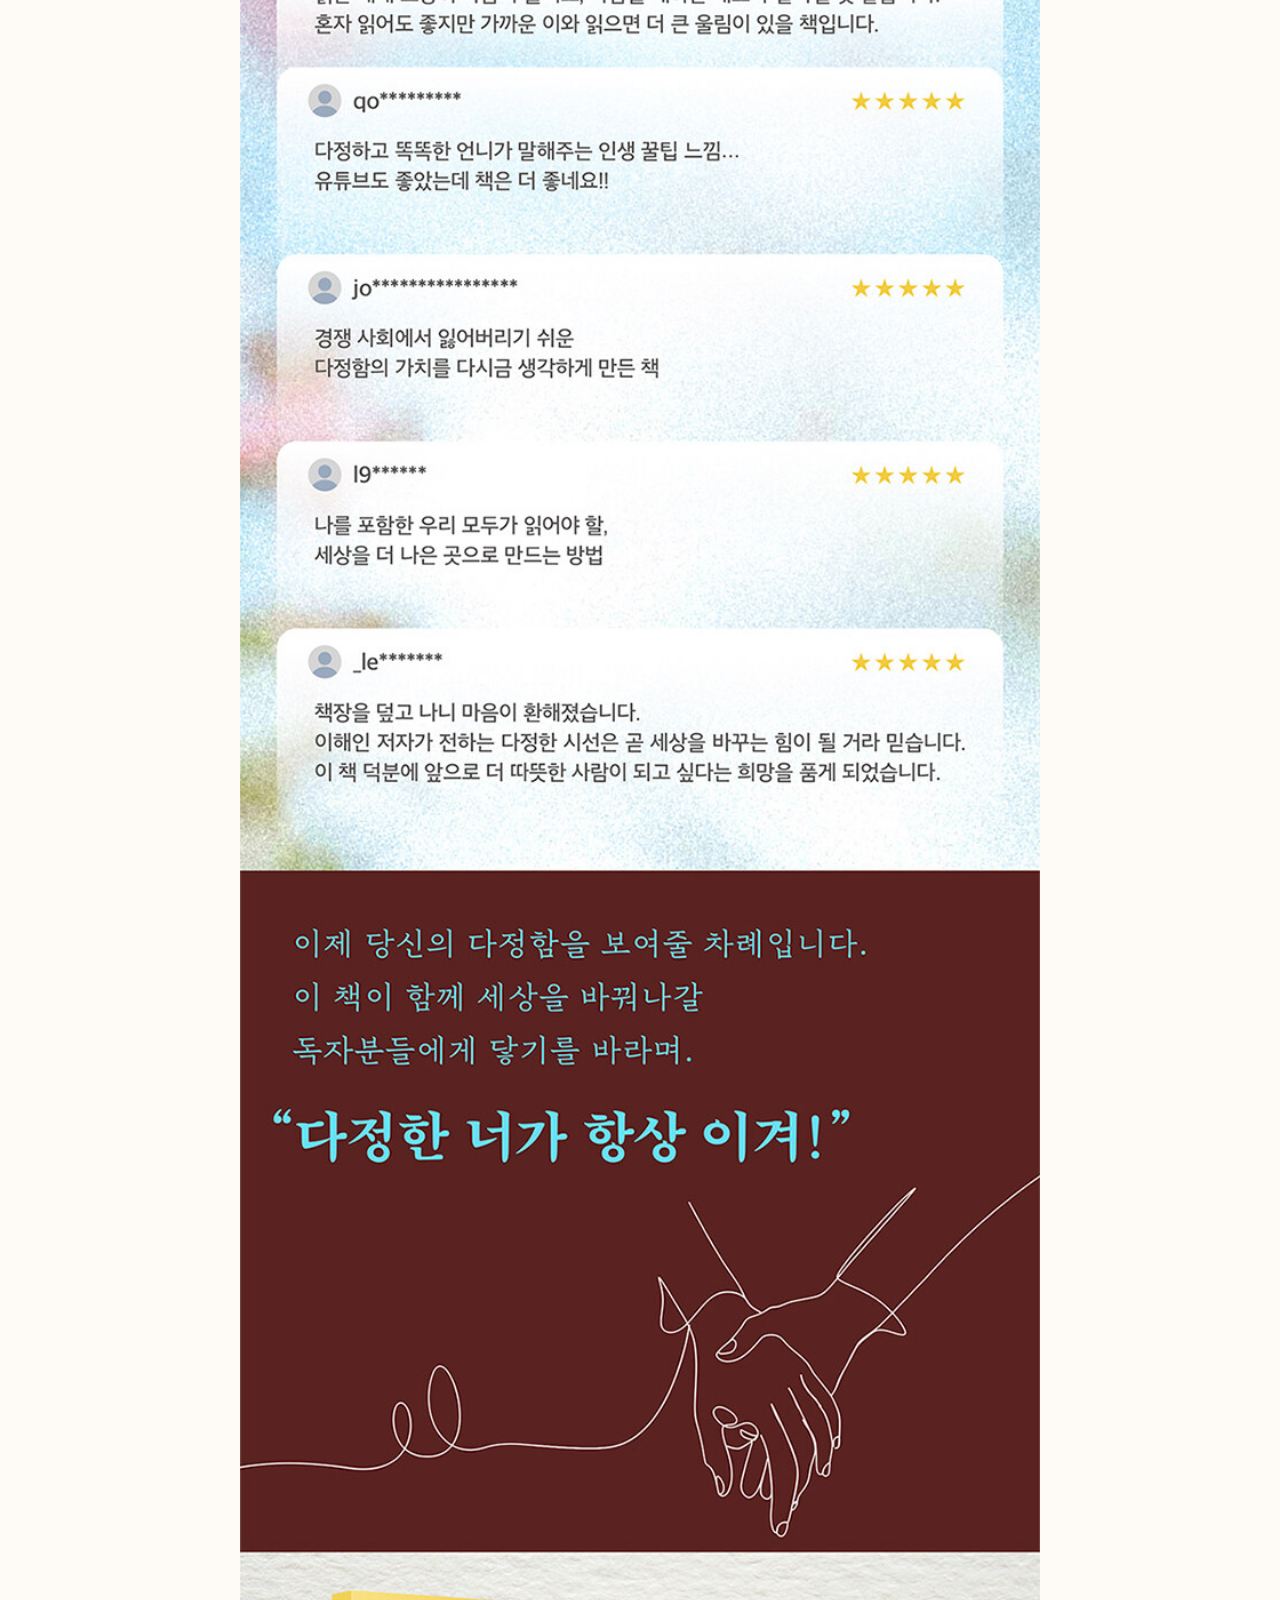
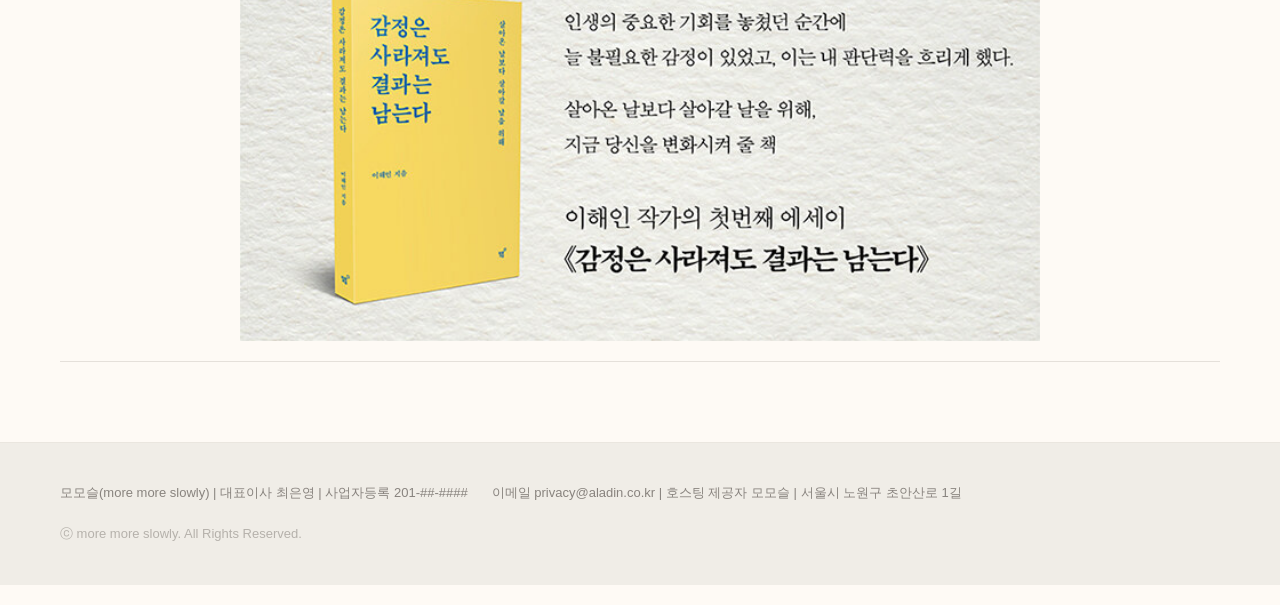
==== commit 00538c04: "Add files via upload - 기본사항 표 옆단 수정" ====
--- a/project_1.html
+++ b/project_1.html
@@ -12,7 +12,7 @@
     <header class="main-header">
         <div class="header-top">
             <a href="index.html" class="brand-box">
-                <img src="/img/logo-image.png" alt="로고" class="site-logo">
+                <img src="img/logo-image.png" alt="로고" class="site-logo">
                 <h1 class="brand-title">모모슬의 느린책방</h1>
             </a>
         </div>
@@ -80,7 +80,9 @@
                     </div>
                 </div>
             </section>
-            <section class="product-container">
+
+            <!-- 1. 기본정보 영역 -->
+            <section class="product-container detail-row">
                 <h2 class="section-title">기본정보</h2>
                 <dl class="info-list">
                     <dt>규격/무게</dt>
@@ -92,46 +94,37 @@
                 </dl>
             </section>
 
-            <section class="product-container">
+            <!-- 2. 책소개 영역 -->
+            <section class="product-container detail-row">
                 <h2 class="section-title">책소개</h2>
                 <div class="intro-text">
-                    <p>“다정함은 약한 사람의 선택이 아니다.
-                        끝까지 무너지지 않기로 결심한 사람의 태도다.”</p>
-
-                    <p>10만 독자와 한국 사회가 선택한 ‘다정함’이라는 키워드,
-                        스스로를 지키며 나아가기 위한 ‘우리’의 이야기</p>
-
-                    <p>더 단단해진 다정함, 더 깊어진 삶의 태도와</p>
-                    <p>상처를 통과하며 완성된 메시지로 돌아온,</p>
-                    <p>『다정한 사람이 이긴다』 </p>
-
-                    </p>초판 출간을 통해 10만 명이 넘는 독자에게 따뜻한 온기와 위로를 전한 『다정한 사람이 이긴다』가 독자들과 만난다.</p>
-                    <p>이번 개정판은 초판 출간 이후 이해인 저자가 힘든 시기를 건너며 얻은 성숙해진 사유를 통해, </p>
-                    <p>성장과 관계에 관한 이야기를 담아냈다.
+                    <p>“다정함은 약한 사람의 선택이 아니다. 끝까지 무너지지 않기로 결심한 사람의 태도다.”</p>
+                    <p>10만 독자와 한국 사회가 선택한 ‘다정함’이라는 키워드, 스스로를 지키며 나아가기 위한 ‘우리’의 이야기</p>
+                    <p>더 단단해진 다정함, 더 깊어진 삶의 태도와 상처를 통과하며 완성된 메시지로 돌아온,</p>
+                    <p>『다정한 사람이 이긴다』</p>
+                    <br>
+                    <p>초판 출간을 통해 10만 명이 넘는 독자에게 따뜻한 온기와 위로를 전한 『다정한 사람이 이긴다』가 독자들과 만난다.</p>
+                    <p>이번 개정판은 초판 출간 이후 이해인 저자가 힘든 시기를 건너며 얻은 성숙해진 사유를 통해, 성장과 관계에 관한 이야기를 담아냈다.</p>
                     <p>개정판에서 추가된 꼭지들은 더 밀도 높은 성찰과 에피소드로 독자들에게 다가갈 것이다.</p>
-
-                    <p>이 시대, 청춘을 살아가는 독자들에게 『다정한 사람이 이긴다』는 더 이상 자기계발서가 아니라, </p>
-                    <p>자신만의 고유한 삶의 태도를 찾는 여정이다.
-                    <p>우리가 이 책에서 만나는 다정함이란, </p>
-                    <p>단순히 친절이나 배려가 아니라 삶을 지키고 관계를 재편하며 마침내 자신을 성장시키는 강력한 태도다.
-                    <p>이해인 저자는 초판이 출간된 이후 믿었던 존재에게 상처받고 번아웃을 경험하며 오히려 “다정하지 못한 계절”을 지나야 했지만,
-                    <p>이러한 현실을 통과하며 ‘다정함’의 본질을 다시 묻게 되었다.</p>
+                    <br>
+                    <p>이 시대, 청춘을 살아가는 독자들에게 『다정한 사람이 이긴다』는 더 이상 자기계발서가 아니라, 자신만의 고유한 삶의 태도를 찾는 여정이다.</p>
+                    <p>우리가 이 책에서 만나는 다정함이란, 단순히 친절이나 배려가 아니라 삶을 지키고 관계를 재편하며 마침내 자신을 성장시키는 강력한 태도다.</p>
+                    <br>
+                    <p>이해인 저자는 초판이 출간된 이후 믿었던 존재에게 상처받고 번아웃을 경험하며 오히려 “다정하지 못한 계절”을 지나야 했지만, 이러한 현실을 통과하며 ‘다정함’의 본질을 다시
+                        묻게 되었다.</p>
                     <p>그리고 다시 새로운 결론에 도달한다.</p>
-                    <p>다정함은 약함이 아니라, </p>
-                    <p>세상과 자신을 동시에 지키는 가장 강인한 방식이라는 것을.</p>
-                    <p>이 책은 ‘좋은 사람이 되자’라는 도덕적 권유를 하지 않는다. </p>
-                    <p>오히려 냉정한 현실 속에서 흔들리지 않고 살아가기 위한 실전적 삶의 태도를 제시한다.</p>
-                    <p>자기 자신에게 먼저 다정해지는 법, 관계를 정리하고 다시 설계하는 법, </p>
-                    <p>그리고 흔들리는 세상 속에서도 자신의 가치를 지속적으로 생산하는 법까지.</p>
-                    <p>『다정한 사람이 이긴다』는 감정과 관계, 삶의 방향을 다시 세우는 구체적인 방법을 담았다. </p>
+                    <p>다정함은 약함이 아니라, 세상과 자신을 동시에 지키는 가장 강인한 방식이라는 것을.</p>
+                    <br>
+                    <p>이 책은 ‘좋은 사람이 되자’라는 도덕적 권유를 하지 않는다. 오히려 냉정한 현실 속에서 흔들리지 않고 살아가기 위한 실전적 삶의 태도를 제시한다.</p>
+                    <p>자기 자신에게 먼저 다정해지는 법, 관계를 정리하고 다시 설계하는 법, 그리고 흔들리는 세상 속에서도 자신의 가치를 지속적으로 생산하는 법까지.</p>
+                    <p>『다정한 사람이 이긴다』는 감정과 관계, 삶의 방향을 다시 세우는 구체적인 방법을 담았다.</p>
                     <p>이 같은 방향성을 통해, ‘다정함’이라는 키워드는 단순한 위로를 넘어 삶의 철학으로 확장된다.</p>
-
-                    <p>인간관계에 지친 이들, 자기 자신을 끝없이 소진하며 살아온 이들, </p>
-                    <p>감정과 태도를 정비하며 사랑의 방법론을 찾는 모든 이들에게, </p>
-                    <p>저자는 아낌없는 조언을 전한다. </p>
+                    <br>
+                    <p>인간관계에 지친 이들, 자기 자신을 끝없이 소진하며 살아온 이들, 감정과 태도를 정비하며 사랑의 방법론을 찾는 모든 이들에게, 저자는 아낌없는 조언을 전한다.</p>
                     <p>다정함이 세상을 변화시킬 수 있음을 믿는 이들에게 이 책은 확신을 만들어줄 것이다.</p>
-
-                    * 출처 : 예스24 <https: //www.yes24.com/product/goods/185705970>.</p>
+                    <br>
+                    <p class="source-text">* 출처 : 예스24 <a href="https://www.yes24.com/product/goods/185705970"
+                            target="_blank">https://www.yes24.com/product/goods/185705970</a></p>
                 </div>
             </section>
             <section class="product-container">
